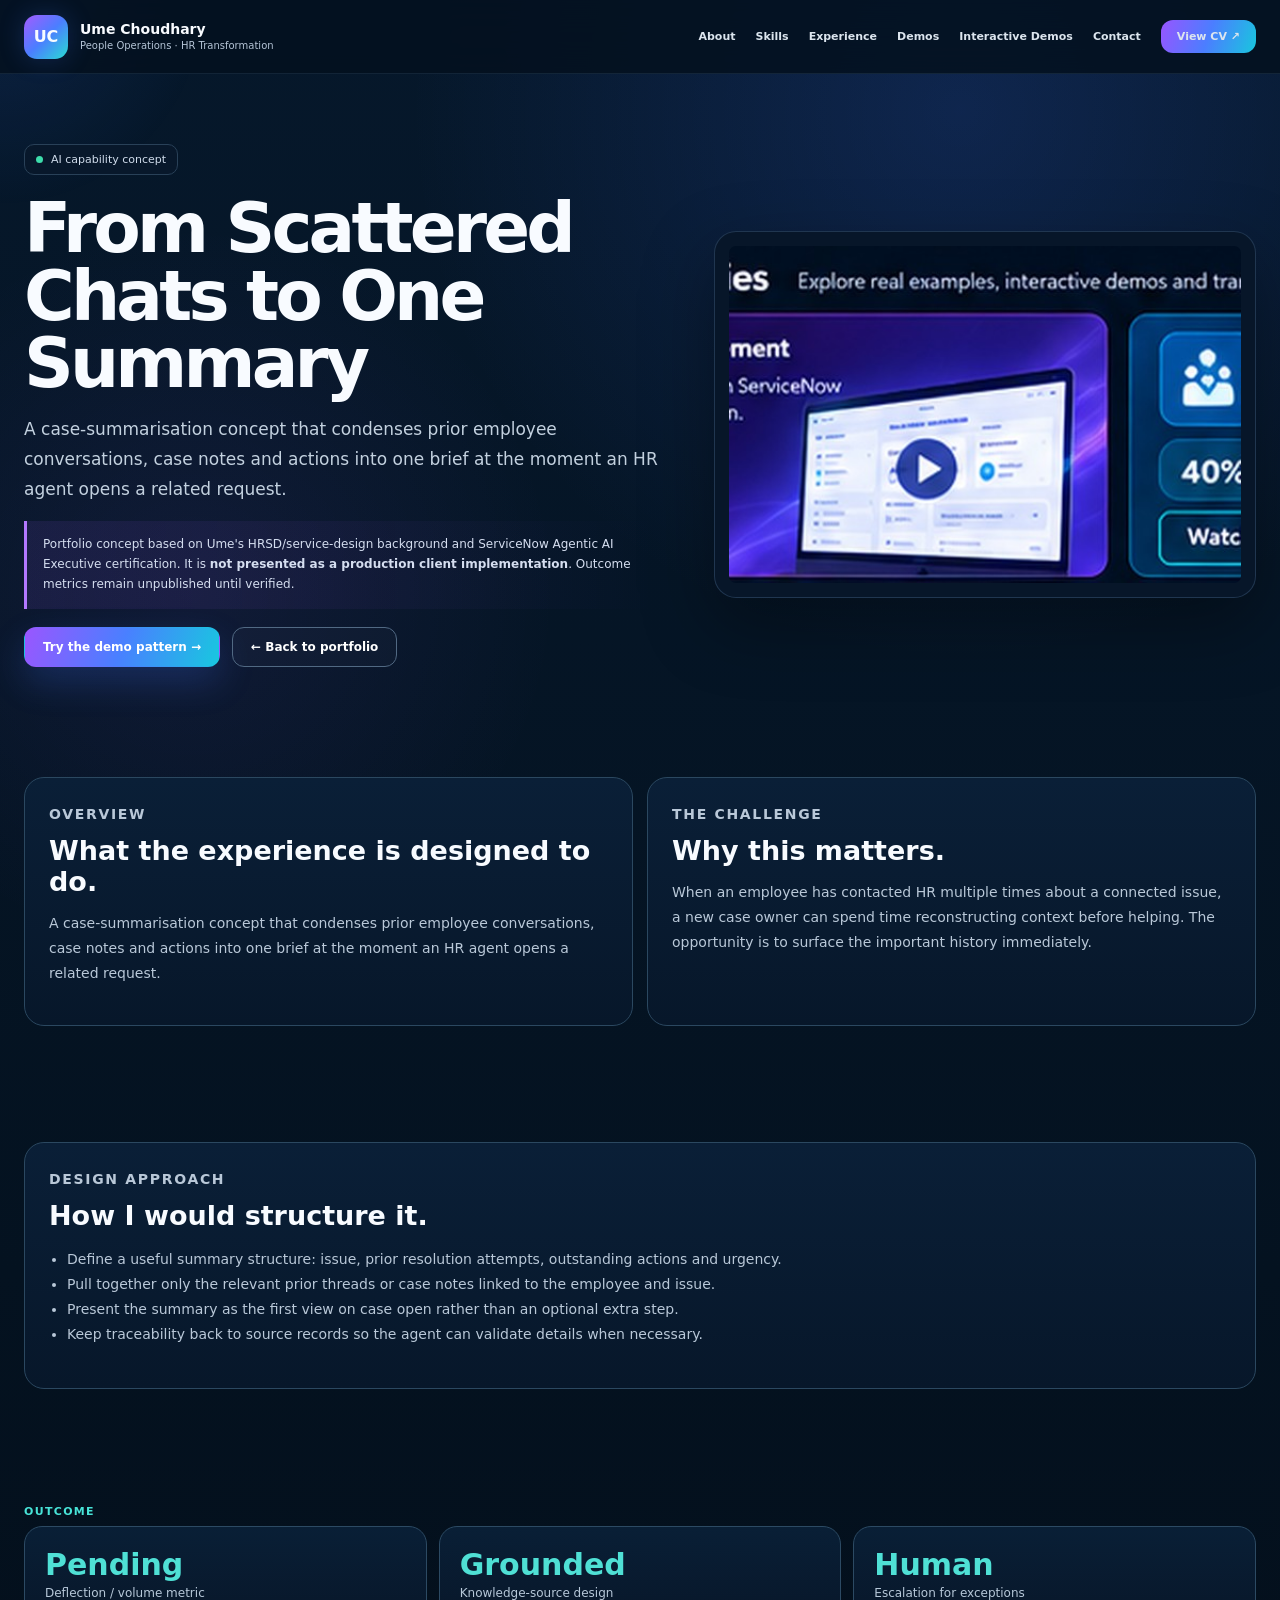
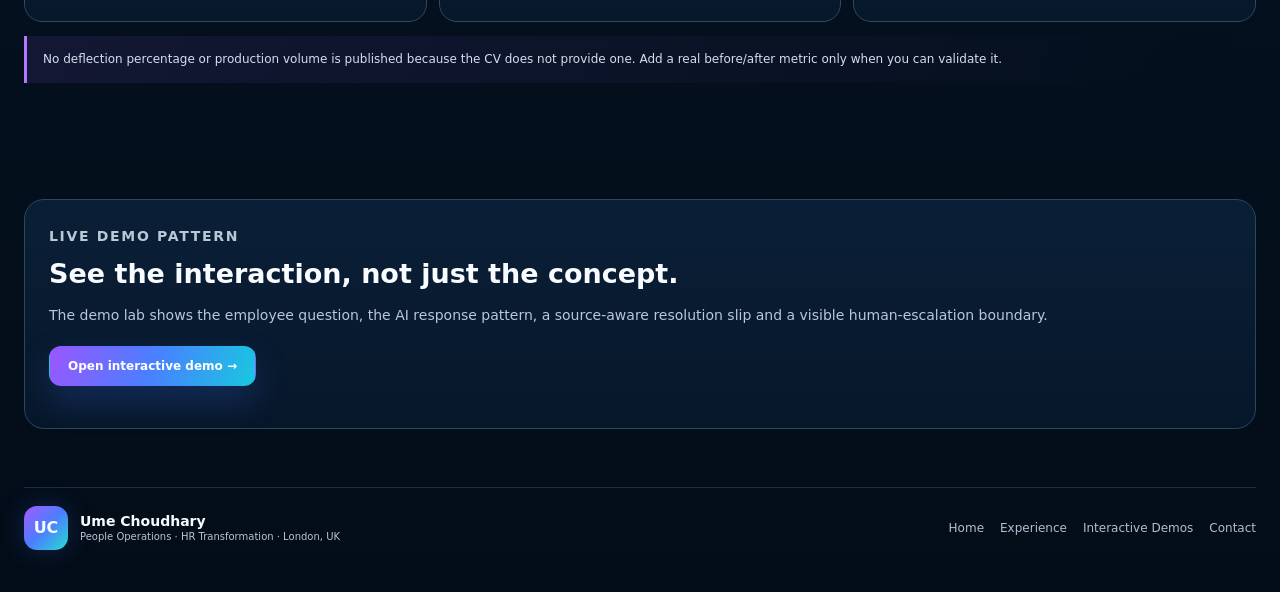
==== ai-case-summarisation.html @ 3373265a "Add files via upload" ====
<!doctype html><html lang="en"><head><meta charset="utf-8"><meta name="viewport" content="width=device-width,initial-scale=1"><title>From Scattered Chats to One Summary | Ume Choudhary</title><link rel="icon" href="assets/favicon.svg" type="image/svg+xml"><link rel="stylesheet" href="styles.css"></head><body><div class="mouse-glow" id="mouseGlow"></div><header><a class="brand" href="index.html"><span class="brandmark">UC</span><span><b>Ume Choudhary</b><small>People Operations · HR Transformation</small></span></a><button class="menubtn" id="menuBtn">Menu</button><nav id="nav"><a href="index.html#about">About</a><a href="index.html#skills">Skills</a><a href="index.html#experience">Experience</a><a href="index.html#live-demos">Demos</a><a href="interactive-demos.html">Interactive Demos</a><a href="index.html#contact">Contact</a><a href="Ume_Choudhary_Resume.pdf" target="_blank" class="navcv">View CV ↗</a></nav></header><main><section class="page-hero shell reveal"><div><span class="status-chip">AI capability concept</span><h1>From Scattered Chats to One Summary</h1><p>A case-summarisation concept that condenses prior employee conversations, case notes and actions into one brief at the moment an HR agent opens a related request.</p><div class="concept-note">Portfolio concept based on Ume's HRSD/service-design background and ServiceNow Agentic AI Executive certification. It is <b>not presented as a production client implementation</b>. Outcome metrics remain unpublished until verified.</div><div class="actions"><a class="btn primary" href="interactive-demos.html#summarisation">Try the demo pattern →</a><a class="btn" href="index.html#live-demos">← Back to portfolio</a></div></div><img src="assets/employee-case-management-visual.jpg" alt="From Scattered Chats to One Summary visual"></section><section class="section shell"><div class="detail-grid"><article class="detail-card reveal"><p class="kicker">OVERVIEW</p><h2>What the experience is designed to do.</h2><p>A case-summarisation concept that condenses prior employee conversations, case notes and actions into one brief at the moment an HR agent opens a related request.</p></article><article class="detail-card reveal"><p class="kicker">THE CHALLENGE</p><h2>Why this matters.</h2><p>When an employee has contacted HR multiple times about a connected issue, a new case owner can spend time reconstructing context before helping. The opportunity is to surface the important history immediately.</p></article></div></section><section class="section shell"><article class="detail-card reveal"><p class="kicker">DESIGN APPROACH</p><h2>How I would structure it.</h2><ul><li>Define a useful summary structure: issue, prior resolution attempts, outstanding actions and urgency.</li><li>Pull together only the relevant prior threads or case notes linked to the employee and issue.</li><li>Present the summary as the first view on case open rather than an optional extra step.</li><li>Keep traceability back to source records so the agent can validate details when necessary.</li></ul></article></section><section class="section shell"><p class="kicker">OUTCOME</p><div class="outcome-band reveal"><div><b>Pending</b><span>Deflection / volume metric</span></div><div><b>Grounded</b><span>Knowledge-source design</span></div><div><b>Human</b><span>Escalation for exceptions</span></div></div><div class="concept-note" style="margin-top:14px">No deflection percentage or production volume is published because the CV does not provide one. Add a real before/after metric only when you can validate it. </div></section><section class="section shell"><div class="detail-card reveal"><p class="kicker">LIVE DEMO PATTERN</p><h2>See the interaction, not just the concept.</h2><p>The demo lab shows the employee question, the AI response pattern, a source-aware resolution slip and a visible human-escalation boundary.</p><div class="actions"><a class="btn primary" href="interactive-demos.html#summarisation">Open interactive demo →</a></div></div></section></main><footer class="shell"><div class="brand"><span class="brandmark">UC</span><span><b>Ume Choudhary</b><small>People Operations · HR Transformation · London, UK</small></span></div><div><a href="index.html">Home</a><a href="index.html#experience">Experience</a><a href="interactive-demos.html">Interactive Demos</a><a href="index.html#contact">Contact</a></div></footer><script src="script.js"></script></body></html>
---- styles.css ----
:root{--bg:#04111f;--bg2:#07182b;--panel:#091d34;--panel2:#0b2340;--line:rgba(100,142,186,.27);--text:#f8fbff;--muted:#b4c4d6;--muted2:#8fa6bd;--purple:#a25dff;--blue:#4a7fff;--cyan:#28ddd3;--green:#39d8a8;--shadow:0 26px 70px rgba(0,0,0,.35)}
*{box-sizing:border-box}html{scroll-behavior:smooth}body{margin:0;color:var(--text);font-family:Inter,ui-sans-serif,system-ui,-apple-system,"Segoe UI",Arial,sans-serif;background:radial-gradient(circle at 75% 5%,rgba(59,108,255,.17),transparent 24%),radial-gradient(circle at 15% 27%,rgba(154,91,255,.08),transparent 19%),linear-gradient(180deg,#06182b 0%,#041220 58%,#030d18 100%);overflow-x:hidden}a{color:inherit;text-decoration:none}button{font:inherit}.shell{width:min(1420px,calc(100% - 48px));margin:auto;position:relative;z-index:1}body:before{content:"";position:fixed;inset:0;pointer-events:none;background-image:radial-gradient(rgba(255,255,255,.16) .65px,transparent .8px);background-size:4px 4px;opacity:.04}.mouse-glow{position:fixed;width:430px;height:430px;border-radius:50%;background:radial-gradient(circle,rgba(60,113,255,.12),transparent 68%);transform:translate(-50%,-50%);pointer-events:none;z-index:0}
header{position:sticky;top:0;z-index:40;height:74px;display:flex;align-items:center;justify-content:space-between;padding:0 max(24px,calc((100vw - 1420px)/2));background:rgba(4,17,31,.86);backdrop-filter:blur(18px);border-bottom:1px solid rgba(88,127,162,.18)}.brand{display:flex;align-items:center;gap:12px}.brandmark{display:grid;place-items:center;width:44px;height:44px;border-radius:13px;background:linear-gradient(135deg,#a45bff,#4b7eff,#29ddd3);font-weight:900;box-shadow:0 0 26px rgba(70,116,255,.22)}.brand b{display:block;font-size:14px;line-height:1.1}.brand small{display:block;font-size:10px;color:#b5c5d7;margin-top:2px}nav{display:flex;align-items:center;gap:20px;font-size:11px;font-weight:800;color:#dce5ee}nav a:hover{color:#fff}.navcv{padding:10px 16px;border-radius:12px;background:linear-gradient(110deg,#9855ff,#4b7eff,#18c7de)}.menubtn{display:none;border:1px solid var(--line);background:#09182a;color:#fff;border-radius:10px;padding:9px 11px}
.section{padding:58px 0}.kicker{margin:0 0 8px;font-size:11px;letter-spacing:.12em;font-weight:900;color:#48e3d7}.hero{display:grid;grid-template-columns:1.02fr .98fr;gap:34px;align-items:center;padding:36px 0 16px;min-height:650px}.eyebrow{display:inline-flex;align-items:center;gap:8px;padding:8px 12px;border:1px solid rgba(72,124,165,.5);background:rgba(8,25,43,.82);border-radius:999px;font-size:10px;font-weight:900;letter-spacing:.04em}.eyebrow:before{content:"";width:8px;height:8px;border-radius:50%;background:#35d8a6;box-shadow:0 0 0 5px rgba(53,216,166,.12)}.hero h1,.page-hero h1{font-size:clamp(48px,5.4vw,82px);line-height:.98;letter-spacing:-.055em;margin:20px 0 16px}.hero h1 span,.gradient{background:linear-gradient(90deg,#aa6bff,#5075ff,#42e5d6);-webkit-background-clip:text;background-clip:text;color:transparent}.lead{font-size:16px;line-height:1.75;color:#c5d3df;max-width:760px}.pills{display:flex;flex-wrap:wrap;gap:8px;margin:16px 0 22px}.pills span,.status-chip{padding:8px 11px;border:1px solid #294158;background:#08182b;border-radius:10px;font-size:11px;color:#d0dceb}.actions{display:flex;gap:12px;flex-wrap:wrap;margin:18px 0}.btn{display:inline-flex;align-items:center;justify-content:center;padding:12px 18px;border:1px solid #516983;border-radius:12px;background:rgba(255,255,255,.02);font-size:12px;font-weight:900;color:#fff;cursor:pointer;transition:.2s}.btn:hover{transform:translateY(-2px);border-color:#58d9cf;background:rgba(255,255,255,.055)}.btn.primary{border-color:transparent;background:linear-gradient(110deg,#9a56ff,#4980ff,#18c8df);box-shadow:0 15px 35px rgba(64,120,255,.22)}.quote{margin-top:10px;padding:13px 15px;border-left:3px solid var(--cyan);background:linear-gradient(90deg,rgba(29,217,205,.09),transparent);font-size:13px;font-weight:850}.hero-card{padding:16px;border-radius:26px;border:1px solid rgba(80,121,159,.3);background:linear-gradient(180deg,rgba(12,31,55,.88),rgba(8,22,39,.94));box-shadow:0 34px 90px rgba(0,0,0,.38),0 0 70px rgba(58,105,246,.12)}.hero-card .frame{border-radius:20px;overflow:hidden;border:1px solid rgba(92,131,172,.24);background:radial-gradient(circle at 50% 18%,rgba(77,125,255,.18),transparent 30%),linear-gradient(180deg,#071325,#071b31);padding:14px;display:grid;place-items:center;min-height:410px}.hero-card img{width:100%;height:auto;max-height:510px;object-fit:contain;border-radius:16px}.hero-note{display:flex;gap:8px;flex-wrap:wrap;margin-top:10px}.hero-note span{padding:7px 9px;border-radius:999px;border:1px solid var(--line);font-size:10px;color:#bdd0e1}.stats{display:grid;grid-template-columns:repeat(5,1fr);border:1px solid rgba(74,117,155,.5);background:linear-gradient(180deg,rgba(8,29,50,.95),rgba(6,21,37,.94));border-radius:18px;overflow:hidden;box-shadow:var(--shadow);margin-top:12px}.stats article{padding:20px 18px;border-right:1px solid rgba(79,116,150,.32);display:grid;grid-template-columns:48px 1fr;column-gap:12px;align-items:center}.stats article:last-child{border-right:0}.mi{width:48px;height:48px;border-radius:14px;display:grid;place-items:center;background:rgba(67,113,255,.12);color:#5b93ff;font-size:20px}.mi.cyan{background:rgba(34,220,210,.1);color:#33e0d4}.mi.purple{background:rgba(171,90,255,.1);color:#b46cff}.stats strong{display:block;font-size:32px;line-height:1;margin-bottom:3px}.stats span{font-size:11px;color:#b5c7d9}.section-head{display:flex;justify-content:space-between;gap:20px;align-items:end;margin-bottom:20px}.section-head h2,.contact h2{font-size:40px;line-height:1.04;letter-spacing:-.04em;margin:0}.sub{margin:6px 0 0;color:#9cb0c7;font-size:14px;line-height:1.6}.inline-link{font-size:12px;font-weight:800;color:#b17dff}
.demo-grid{display:grid;grid-template-columns:repeat(3,1fr);gap:14px}.demo-card{position:relative;min-height:330px;padding:22px;border-radius:20px;border:1px solid rgba(96,138,175,.36);overflow:hidden;background:linear-gradient(160deg,#0a223f,#07162a);box-shadow:var(--shadow);transition:.2s}.demo-card:hover{transform:translateY(-4px);border-color:#5088bd}.demo-card:after{content:"";position:absolute;width:210px;height:210px;border-radius:50%;right:-70px;bottom:-70px;filter:blur(45px);opacity:.16}.demo-card.purple:after{background:#9a56ff}.demo-card.cyan:after{background:#28ddd3}.demo-card.blue:after{background:#4a7fff}.badge{display:inline-block;font-size:9px;font-weight:900;padding:6px 8px;border-radius:999px;background:rgba(255,255,255,.09);margin-bottom:10px}.demo-card h3{font-size:23px;line-height:1.1;margin:0 0 8px}.demo-card p{font-size:13px;line-height:1.7;color:#c4d1df}.demo-stat{margin:16px 0}.demo-stat strong{display:block;font-size:36px;line-height:1}.demo-stat span{font-size:12px;color:#b8c7d8}.demo-card img{position:absolute;right:10px;bottom:8px;width:42%;height:44%;object-fit:contain;opacity:.9;border-radius:12px}.demo-card .btn{position:relative;z-index:2}
.filters{display:flex;gap:8px;flex-wrap:wrap}.filters button{border:1px solid #29465e;background:#08192d;color:#b8cadb;border-radius:999px;padding:8px 13px;font-size:11px;font-weight:800;cursor:pointer}.filters button.active{color:#fff;border-color:#76efe1;background:rgba(33,228,212,.08)}.skills{display:grid;grid-template-columns:repeat(4,1fr);gap:12px;margin-top:18px}.skill{display:flex;gap:13px;padding:16px;border:1px solid #29465e;border-radius:16px;background:linear-gradient(180deg,#0a2038,#07172a);transition:.2s}.skill:hover{transform:translateY(-3px);border-color:#4a7fb3}.skill.hidden{display:none}.icon{min-width:48px;height:48px;border-radius:13px;display:grid;place-items:center;font-size:20px;background:linear-gradient(135deg,#6a44c2,#ac41e3)}.icon.cyan{background:linear-gradient(135deg,#075a6d,#0bc1b6)}.icon.blue{background:linear-gradient(135deg,#17458f,#2f71ff)}.skill h3{margin:0 0 6px;font-size:15px}.skill p{margin:0;color:#aebed0;font-size:12px;line-height:1.6}.case-tabs{display:flex;gap:8px;flex-wrap:wrap;margin-bottom:14px}.case-tabs button{border:1px solid #29465e;background:#08192d;color:#b8cadb;border-radius:10px;padding:9px 13px;font-size:11px;font-weight:800;cursor:pointer}.case-tabs button.active{border-color:#72e9df;color:#fff;background:rgba(40,221,211,.08)}.case-display{display:grid;grid-template-columns:1.03fr .97fr;gap:16px;padding:24px;border:1px solid #2b4860;border-radius:22px;background:linear-gradient(180deg,#081a2f,#071423)}.case-copy .meta{font-size:12px;font-weight:900;color:#aeb8c4;letter-spacing:.08em;text-transform:uppercase}.case-copy h3{font-size:40px;line-height:1.06;letter-spacing:-.04em;margin:10px 0 12px}.case-copy p{font-size:14px;line-height:1.8;color:#c1cddd}.case-copy ul{margin-left:18px;padding:0;color:#b5c7d9;font-size:13px;line-height:1.75}.case-impact{display:grid;grid-template-columns:repeat(2,1fr);gap:12px}.impact-box{padding:18px;border:1px solid #2e4f68;border-radius:18px;background:linear-gradient(180deg,#091f36,#08172b);min-height:150px}.impact-box .tag{font-size:22px}.impact-box b{display:block;font-size:34px;margin:6px 0;color:#54e2d7}.impact-box span{display:block;font-size:12px;font-weight:800}.impact-box p{font-size:11px;line-height:1.6;color:#a3b6c9}.experience{display:grid;grid-template-columns:.8fr 1.2fr;gap:28px}.experience details{border-top:1px solid rgba(80,120,156,.4);padding:18px 0}.experience details:first-child{border-top:0}.experience summary{list-style:none;cursor:pointer;display:grid;grid-template-columns:1fr auto;gap:16px}.experience summary::-webkit-details-marker{display:none}.experience h3{font-size:25px;margin:0 0 4px}.experience .role{font-size:15px;font-weight:900}.experience time{font-size:11px;color:#54ddd3;font-weight:900}.experience p,.experience li{color:#b7c6d7;font-size:13px;line-height:1.72}.evolve{display:inline-flex;padding:9px 12px;border:1px solid var(--line);border-radius:999px;background:rgba(255,255,255,.03);font-size:11px;font-weight:900}.tools{display:grid;grid-template-columns:repeat(5,1fr);gap:10px}.tool{padding:15px;border:1px solid #2b4860;border-radius:16px;background:linear-gradient(180deg,#091e34,#07172a)}.tool .tool-badge{width:44px;height:44px;border-radius:12px;display:grid;place-items:center;background:linear-gradient(135deg,#085a6f,#0cbab2);font-weight:900;font-size:18px;margin-bottom:10px}.tool:nth-child(2n) .tool-badge{background:linear-gradient(135deg,#6741c0,#2b6cff)}.tool h3{font-size:14px;margin:0 0 5px}.tool p{font-size:12px;line-height:1.55;color:#aec0d2}.contact{display:grid;grid-template-columns:1fr .92fr;gap:22px;padding:24px;border:1px solid #2b4860;border-radius:24px;background:linear-gradient(120deg,#08182d,#081d36);margin-bottom:44px;align-items:center}.contact p{font-size:16px;line-height:1.8;color:#becdde}.contact-meta{display:grid;gap:9px;margin:16px 0}.contact-meta a,.contact-meta span{display:flex;align-items:center;gap:10px;padding:10px 12px;border:1px solid rgba(103,145,180,.22);border-radius:12px;background:rgba(255,255,255,.03);font-size:13px}.contact img{width:100%;height:auto;max-height:340px;object-fit:contain;border-radius:16px;background:#08192b;padding:10px;border:1px solid var(--line)}footer{display:flex;justify-content:space-between;gap:20px;align-items:center;padding:18px 0 42px;border-top:1px solid rgba(77,118,154,.32)}footer div:last-child{display:flex;gap:16px;flex-wrap:wrap;font-size:12px;color:#aebfd1}.reveal{opacity:0;transform:translateY(14px);transition:.6s ease}.reveal.show{opacity:1;transform:none}
/* Detail pages */
.page-hero{padding:70px 0 34px;display:grid;grid-template-columns:1fr .82fr;gap:28px;align-items:center}.page-hero .status-chip{display:inline-flex;align-items:center;gap:8px}.page-hero .status-chip:before{content:"";width:7px;height:7px;border-radius:50%;background:#3ddcab}.page-hero p{font-size:17px;line-height:1.75;color:#c3d1df}.page-hero img{width:100%;max-height:450px;object-fit:contain;border-radius:22px;border:1px solid var(--line);background:#071629;padding:14px;box-shadow:var(--shadow)}.detail-grid{display:grid;grid-template-columns:repeat(2,1fr);gap:14px}.detail-card{padding:24px;border:1px solid #2b4860;border-radius:20px;background:linear-gradient(180deg,#0a1f37,#07172a)}.detail-card h2{font-size:27px;margin:0 0 10px}.detail-card p,.detail-card li{font-size:14px;line-height:1.8;color:#b9c8d8}.detail-card ul{padding-left:18px}.outcome-band{display:grid;grid-template-columns:repeat(3,1fr);gap:12px}.outcome-band>div{padding:20px;border:1px solid #2c4a63;border-radius:18px;background:linear-gradient(180deg,#091f36,#08172a)}.outcome-band b{display:block;font-size:30px;color:#4fe0d5}.outcome-band span{font-size:12px;color:#b7c8d9}.concept-note{padding:14px 16px;border-left:3px solid #b378ff;background:linear-gradient(90deg,rgba(163,93,255,.1),transparent);border-radius:0 12px 12px 0;color:#d5def0;font-size:12px;line-height:1.65}.demo-panel{padding:24px;border:1px solid #2b4860;border-radius:20px;background:linear-gradient(180deg,#091f36,#061525)}.tabs{display:flex;gap:8px;flex-wrap:wrap;margin-bottom:15px}.tabs button{padding:9px 12px;border-radius:10px;border:1px solid #2b4860;background:#07172a;color:#b9cadb;font-size:11px;font-weight:800;cursor:pointer}.tabs button.active{border-color:#55ddd2;color:#fff;background:rgba(39,218,207,.08)}.tab-panel{display:none}.tab-panel.active{display:block}.chat{display:grid;gap:10px}.bubble{max-width:78%;padding:12px 14px;border-radius:14px;font-size:13px;line-height:1.65}.bubble.user{margin-left:auto;background:linear-gradient(110deg,#6143b4,#2a5cb6)}.bubble.ai{background:#07303a;border:1px solid rgba(43,218,203,.22)}.slip{margin-top:12px;padding:16px;border:1px solid #2b4d64;border-radius:14px;background:#061423}.slip .resolved{display:inline-block;padding:5px 8px;border-radius:999px;background:rgba(54,213,166,.12);color:#55e1b4;font-size:9px;font-weight:900}.thread-grid{display:grid;grid-template-columns:repeat(3,1fr);gap:10px;margin-bottom:12px}.thread{padding:12px;border:1px solid #29465e;border-radius:12px;background:#08192c;font-size:11px;color:#b7c8d9}.summary-card{padding:16px;border:1px solid #46a3a9;border-radius:14px;background:linear-gradient(180deg,#082c37,#07192b)}.checklist{display:grid;gap:8px}.check{display:flex;align-items:center;justify-content:space-between;gap:10px;padding:11px 12px;border:1px solid #29465e;border-radius:12px;background:#08192c;font-size:12px}.check span:last-child{color:#4fe0b1;font-weight:900}.map-pills{display:flex;gap:8px;flex-wrap:wrap;margin-top:12px}.map-pills button{padding:8px 10px;border:1px solid #29465e;border-radius:999px;background:#08192c;color:#b6c6d8;font-size:10px;cursor:pointer}.map-pills button.active{color:#fff;border-color:#5be1d4}.map-info{margin-top:10px;padding:13px;border:1px solid #29465e;border-radius:12px;background:#071629;color:#b8c7d8;font-size:12px;line-height:1.65}
@media(max-width:1180px){.demo-grid{grid-template-columns:repeat(2,1fr)}.skills{grid-template-columns:repeat(3,1fr)}.tools{grid-template-columns:repeat(3,1fr)}.services{grid-template-columns:repeat(3,1fr)}.hero,.page-hero,.experience,.case-display,.contact{grid-template-columns:1fr}.stats{grid-template-columns:repeat(3,1fr)}.stats article{border-bottom:1px solid rgba(79,116,150,.32)}}
@media(max-width:820px){.menubtn{display:block}nav{display:none;position:absolute;left:14px;right:14px;top:74px;flex-direction:column;align-items:stretch;padding:14px;border:1px solid #29465e;border-radius:14px;background:#061727}nav.open{display:flex}.shell{width:min(100% - 28px,1420px)}.stats{grid-template-columns:1fr 1fr}.skills{grid-template-columns:1fr 1fr}.tools,.services,.detail-grid{grid-template-columns:1fr 1fr}.demo-grid{grid-template-columns:1fr}.case-impact,.outcome-band{grid-template-columns:1fr 1fr}.hero h1,.page-hero h1{font-size:52px}.section-head{display:block}.filters{margin-top:12px}.thread-grid{grid-template-columns:1fr}}
@media(max-width:560px){.hero h1,.page-hero h1{font-size:42px}.stats,.skills,.tools,.services,.case-impact,.outcome-band,.detail-grid{grid-template-columns:1fr}.actions{flex-direction:column}.btn{width:100%}.demo-card img{position:static;width:100%;height:130px;object-fit:contain;margin-top:12px}.demo-card{min-height:auto}.section-head h2,.contact h2{font-size:32px}footer{display:block}footer div:last-child{margin-top:14px}.experience summary{grid-template-columns:1fr}.experience time{margin-top:6px}.page-hero{padding-top:45px}}
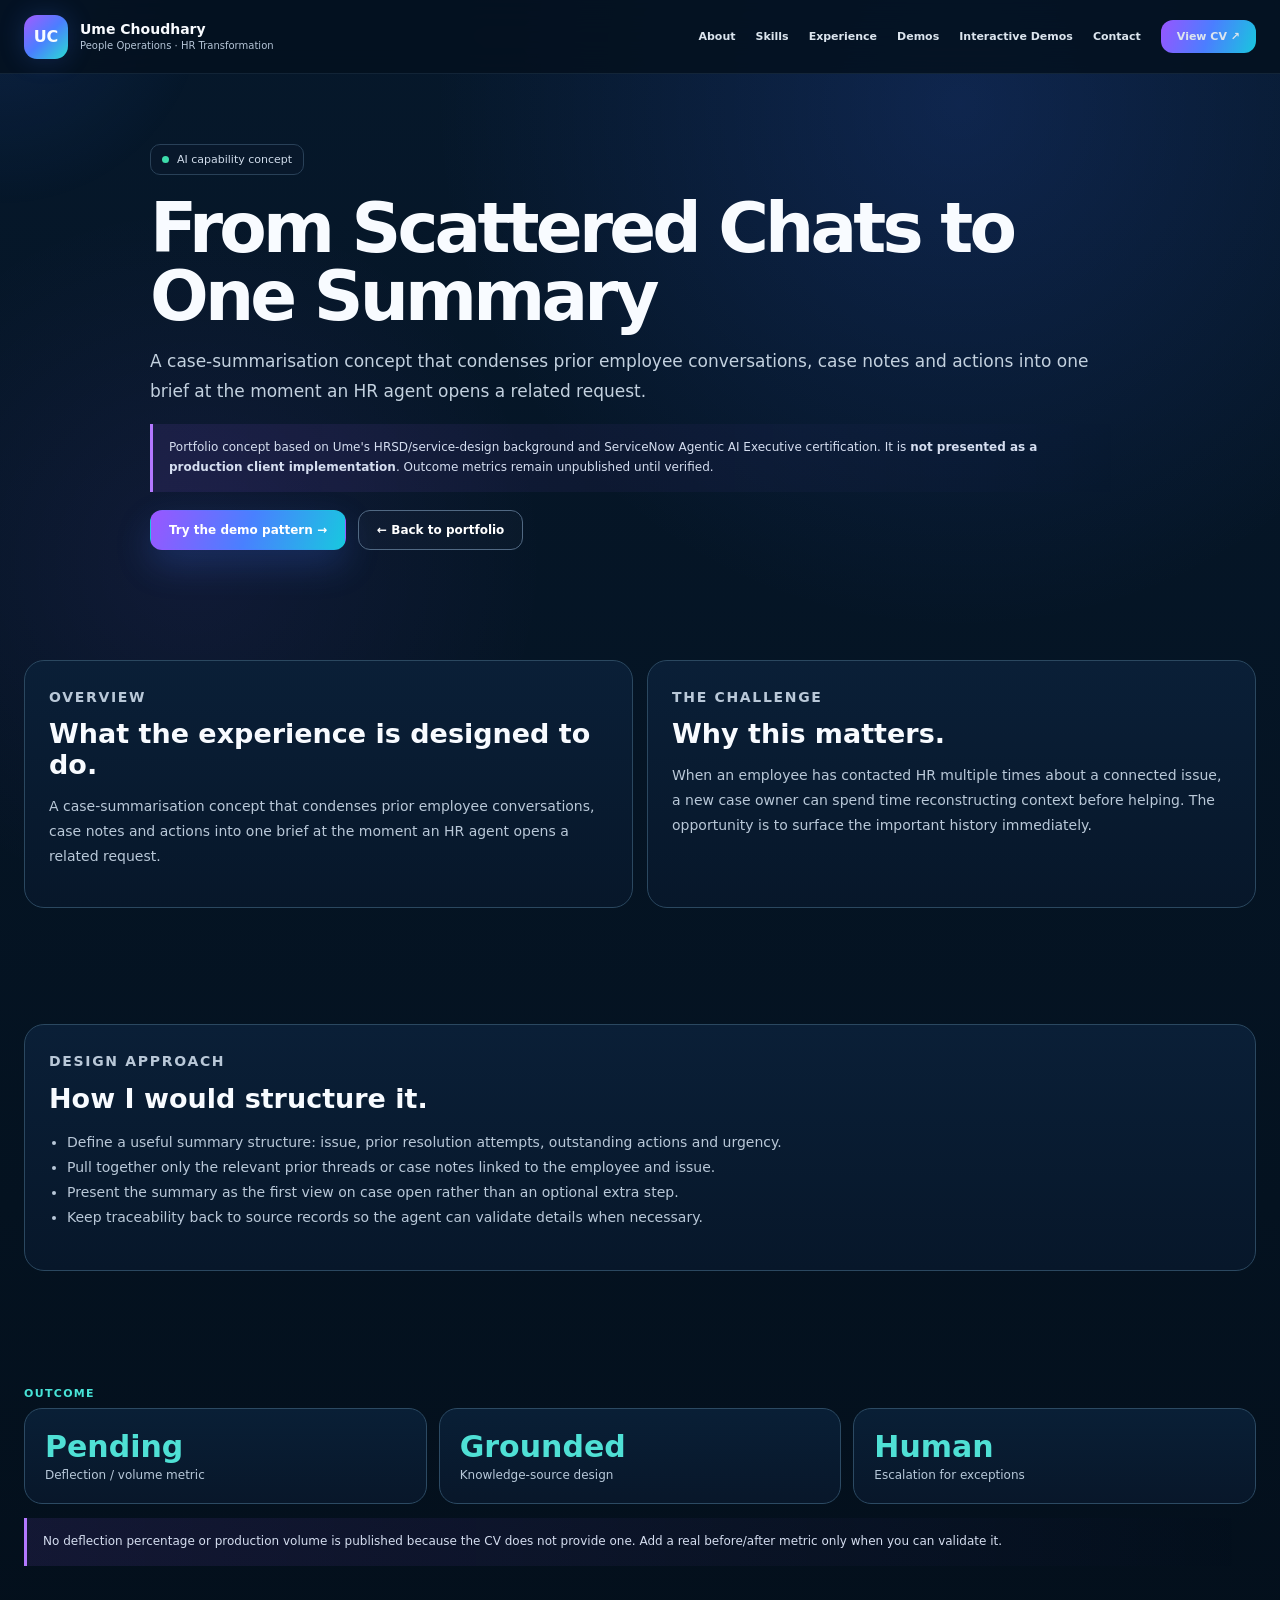
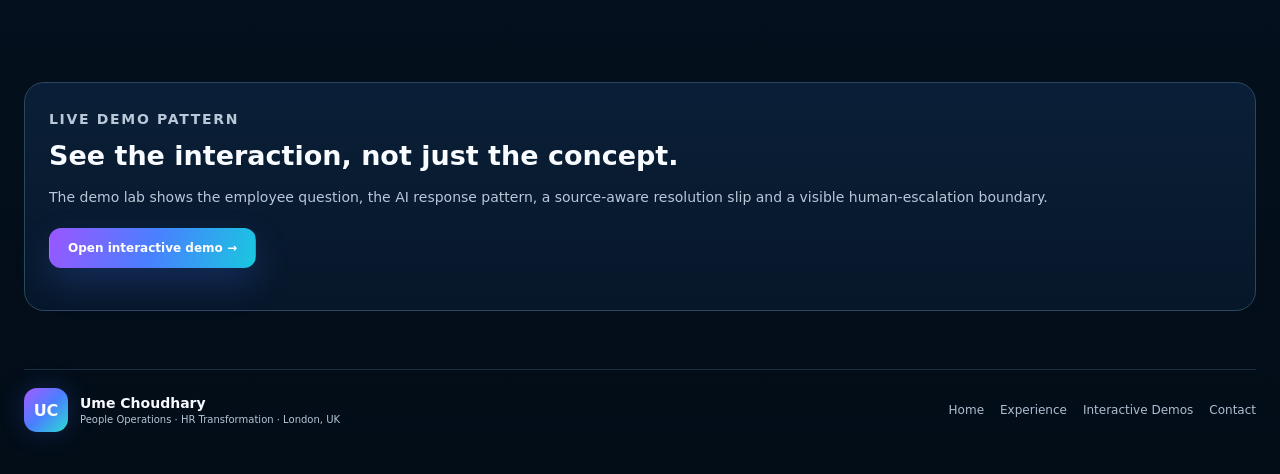
==== commit 8f33640d: "Add files via upload" ====
--- a/ai-case-summarisation.html
+++ b/ai-case-summarisation.html
@@ -1 +1,2 @@
-<!doctype html><html lang="en"><head><meta charset="utf-8"><meta name="viewport" content="width=device-width,initial-scale=1"><title>From Scattered Chats to One Summary | Ume Choudhary</title><link rel="icon" href="assets/favicon.svg" type="image/svg+xml"><link rel="stylesheet" href="styles.css"></head><body><div class="mouse-glow" id="mouseGlow"></div><header><a class="brand" href="index.html"><span class="brandmark">UC</span><span><b>Ume Choudhary</b><small>People Operations · HR Transformation</small></span></a><button class="menubtn" id="menuBtn">Menu</button><nav id="nav"><a href="index.html#about">About</a><a href="index.html#skills">Skills</a><a href="index.html#experience">Experience</a><a href="index.html#live-demos">Demos</a><a href="interactive-demos.html">Interactive Demos</a><a href="index.html#contact">Contact</a><a href="Ume_Choudhary_Resume.pdf" target="_blank" class="navcv">View CV ↗</a></nav></header><main><section class="page-hero shell reveal"><div><span class="status-chip">AI capability concept</span><h1>From Scattered Chats to One Summary</h1><p>A case-summarisation concept that condenses prior employee conversations, case notes and actions into one brief at the moment an HR agent opens a related request.</p><div class="concept-note">Portfolio concept based on Ume's HRSD/service-design background and ServiceNow Agentic AI Executive certification. It is <b>not presented as a production client implementation</b>. Outcome metrics remain unpublished until verified.</div><div class="actions"><a class="btn primary" href="interactive-demos.html#summarisation">Try the demo pattern →</a><a class="btn" href="index.html#live-demos">← Back to portfolio</a></div></div><img src="assets/employee-case-management-visual.jpg" alt="From Scattered Chats to One Summary visual"></section><section class="section shell"><div class="detail-grid"><article class="detail-card reveal"><p class="kicker">OVERVIEW</p><h2>What the experience is designed to do.</h2><p>A case-summarisation concept that condenses prior employee conversations, case notes and actions into one brief at the moment an HR agent opens a related request.</p></article><article class="detail-card reveal"><p class="kicker">THE CHALLENGE</p><h2>Why this matters.</h2><p>When an employee has contacted HR multiple times about a connected issue, a new case owner can spend time reconstructing context before helping. The opportunity is to surface the important history immediately.</p></article></div></section><section class="section shell"><article class="detail-card reveal"><p class="kicker">DESIGN APPROACH</p><h2>How I would structure it.</h2><ul><li>Define a useful summary structure: issue, prior resolution attempts, outstanding actions and urgency.</li><li>Pull together only the relevant prior threads or case notes linked to the employee and issue.</li><li>Present the summary as the first view on case open rather than an optional extra step.</li><li>Keep traceability back to source records so the agent can validate details when necessary.</li></ul></article></section><section class="section shell"><p class="kicker">OUTCOME</p><div class="outcome-band reveal"><div><b>Pending</b><span>Deflection / volume metric</span></div><div><b>Grounded</b><span>Knowledge-source design</span></div><div><b>Human</b><span>Escalation for exceptions</span></div></div><div class="concept-note" style="margin-top:14px">No deflection percentage or production volume is published because the CV does not provide one. Add a real before/after metric only when you can validate it. </div></section><section class="section shell"><div class="detail-card reveal"><p class="kicker">LIVE DEMO PATTERN</p><h2>See the interaction, not just the concept.</h2><p>The demo lab shows the employee question, the AI response pattern, a source-aware resolution slip and a visible human-escalation boundary.</p><div class="actions"><a class="btn primary" href="interactive-demos.html#summarisation">Open interactive demo →</a></div></div></section></main><footer class="shell"><div class="brand"><span class="brandmark">UC</span><span><b>Ume Choudhary</b><small>People Operations · HR Transformation · London, UK</small></span></div><div><a href="index.html">Home</a><a href="index.html#experience">Experience</a><a href="interactive-demos.html">Interactive Demos</a><a href="index.html#contact">Contact</a></div></footer><script src="script.js"></script></body></html>+<!DOCTYPE html>
+<html lang="en"><head><meta charset="utf-8"/><meta content="width=device-width,initial-scale=1" name="viewport"/><title>From Scattered Chats to One Summary | Ume Choudhary</title><link href="assets/favicon.svg" rel="icon" type="image/svg+xml"/><link href="styles.css" rel="stylesheet"/></head><body><div class="mouse-glow" id="mouseGlow"></div><header><a class="brand" href="index.html"><span class="brandmark">UC</span><span><b>Ume Choudhary</b><small>People Operations · HR Transformation</small></span></a><button class="menubtn" id="menuBtn">Menu</button><nav id="nav"><a href="index.html#about">About</a><a href="index.html#skills">Skills</a><a href="index.html#experience">Experience</a><a href="index.html#live-demos">Demos</a><a href="interactive-demos.html">Interactive Demos</a><a href="index.html#contact">Contact</a><a class="navcv" href="Ume_Choudhary_Resume.pdf" target="_blank">View CV ↗</a></nav></header><main><section class="page-hero shell reveal"><div><span class="status-chip">AI capability concept</span><h1>From Scattered Chats to One Summary</h1><p>A case-summarisation concept that condenses prior employee conversations, case notes and actions into one brief at the moment an HR agent opens a related request.</p><div class="concept-note">Portfolio concept based on Ume's HRSD/service-design background and ServiceNow Agentic AI Executive certification. It is <b>not presented as a production client implementation</b>. Outcome metrics remain unpublished until verified.</div><div class="actions"><a class="btn primary" href="interactive-demos.html#summarisation">Try the demo pattern →</a><a class="btn" href="index.html#live-demos">← Back to portfolio</a></div></div></section><section class="section shell"><div class="detail-grid"><article class="detail-card reveal"><p class="kicker">OVERVIEW</p><h2>What the experience is designed to do.</h2><p>A case-summarisation concept that condenses prior employee conversations, case notes and actions into one brief at the moment an HR agent opens a related request.</p></article><article class="detail-card reveal"><p class="kicker">THE CHALLENGE</p><h2>Why this matters.</h2><p>When an employee has contacted HR multiple times about a connected issue, a new case owner can spend time reconstructing context before helping. The opportunity is to surface the important history immediately.</p></article></div></section><section class="section shell"><article class="detail-card reveal"><p class="kicker">DESIGN APPROACH</p><h2>How I would structure it.</h2><ul><li>Define a useful summary structure: issue, prior resolution attempts, outstanding actions and urgency.</li><li>Pull together only the relevant prior threads or case notes linked to the employee and issue.</li><li>Present the summary as the first view on case open rather than an optional extra step.</li><li>Keep traceability back to source records so the agent can validate details when necessary.</li></ul></article></section><section class="section shell"><p class="kicker">OUTCOME</p><div class="outcome-band reveal"><div><b>Pending</b><span>Deflection / volume metric</span></div><div><b>Grounded</b><span>Knowledge-source design</span></div><div><b>Human</b><span>Escalation for exceptions</span></div></div><div class="concept-note" style="margin-top:14px">No deflection percentage or production volume is published because the CV does not provide one. Add a real before/after metric only when you can validate it. </div></section><section class="section shell"><div class="detail-card reveal"><p class="kicker">LIVE DEMO PATTERN</p><h2>See the interaction, not just the concept.</h2><p>The demo lab shows the employee question, the AI response pattern, a source-aware resolution slip and a visible human-escalation boundary.</p><div class="actions"><a class="btn primary" href="interactive-demos.html#summarisation">Open interactive demo →</a></div></div></section></main><footer class="shell"><div class="brand"><span class="brandmark">UC</span><span><b>Ume Choudhary</b><small>People Operations · HR Transformation · London, UK</small></span></div><div><a href="index.html">Home</a><a href="index.html#experience">Experience</a><a href="interactive-demos.html">Interactive Demos</a><a href="index.html#contact">Contact</a></div></footer><script src="script.js"></script></body></html>
--- a/styles.css
+++ b/styles.css
@@ -10,3 +10,125 @@
 @media(max-width:1180px){.demo-grid{grid-template-columns:repeat(2,1fr)}.skills{grid-template-columns:repeat(3,1fr)}.tools{grid-template-columns:repeat(3,1fr)}.services{grid-template-columns:repeat(3,1fr)}.hero,.page-hero,.experience,.case-display,.contact{grid-template-columns:1fr}.stats{grid-template-columns:repeat(3,1fr)}.stats article{border-bottom:1px solid rgba(79,116,150,.32)}}
 @media(max-width:820px){.menubtn{display:block}nav{display:none;position:absolute;left:14px;right:14px;top:74px;flex-direction:column;align-items:stretch;padding:14px;border:1px solid #29465e;border-radius:14px;background:#061727}nav.open{display:flex}.shell{width:min(100% - 28px,1420px)}.stats{grid-template-columns:1fr 1fr}.skills{grid-template-columns:1fr 1fr}.tools,.services,.detail-grid{grid-template-columns:1fr 1fr}.demo-grid{grid-template-columns:1fr}.case-impact,.outcome-band{grid-template-columns:1fr 1fr}.hero h1,.page-hero h1{font-size:52px}.section-head{display:block}.filters{margin-top:12px}.thread-grid{grid-template-columns:1fr}}
 @media(max-width:560px){.hero h1,.page-hero h1{font-size:42px}.stats,.skills,.tools,.services,.case-impact,.outcome-band,.detail-grid{grid-template-columns:1fr}.actions{flex-direction:column}.btn{width:100%}.demo-card img{position:static;width:100%;height:130px;object-fit:contain;margin-top:12px}.demo-card{min-height:auto}.section-head h2,.contact h2{font-size:32px}footer{display:block}footer div:last-child{margin-top:14px}.experience summary{grid-template-columns:1fr}.experience time{margin-top:6px}.page-hero{padding-top:45px}}
+
+/* Dashboard and KPI reporting */
+.dashboard-grid{display:grid;grid-template-columns:repeat(3,1fr);gap:12px}.dashboard-card{position:relative;padding:18px;border:1px solid #2b4860;border-radius:18px;background:linear-gradient(180deg,#0a2038,#07172a);min-height:250px;transition:.2s;overflow:hidden}.dashboard-card:hover{transform:translateY(-3px);border-color:#5088bd;box-shadow:var(--shadow)}.dashboard-card.featured{grid-column:span 2;background:linear-gradient(135deg,#0b2944,#101c45)}.dash-icon{width:46px;height:46px;border-radius:13px;display:grid;place-items:center;background:linear-gradient(135deg,#9855ff,#29cfc8);font-size:22px;margin-bottom:12px}.dashboard-card h3{font-size:18px;margin:0 0 8px}.dashboard-card p{font-size:12px;line-height:1.65;color:#b8c8d8}.dashboard-card a{font-size:11px;font-weight:900;color:#61e1d6}.mini-dashboard{display:grid;grid-template-columns:repeat(4,1fr);gap:9px;align-items:end;height:70px;margin:16px 0}.mini-dashboard span{display:block;height:var(--v);border-radius:8px 8px 2px 2px;background:linear-gradient(180deg,#a25dff,#28ddd3)}.metric-pills{display:flex;gap:7px;flex-wrap:wrap;margin-top:14px}.metric-pills span{padding:7px 9px;border:1px solid #2b4860;border-radius:999px;background:#07182b;font-size:9px;color:#c5d3e1}.metric-pills.big span{font-size:11px;padding:9px 11px}.risk-dots{display:flex;gap:10px;margin-top:18px}.risk-dots i{width:26px;height:26px;border-radius:8px;display:block}.risk-dots.big i{width:42px;height:42px;border-radius:12px}.risk-dots .green{background:#24c890}.risk-dots .amber{background:#d6b14c}.risk-dots .red{background:#dc6679}.risk-dots .purple{background:#8f64e9}.dashboard-demo{margin-top:20px;border:1px solid #2b4860;border-radius:16px;background:#061423;padding:16px}.dashboard-demo-tabs{display:flex;gap:7px;flex-wrap:wrap;margin-bottom:14px}.dashboard-demo-tabs button{padding:8px 10px;border:1px solid #2b4860;border-radius:10px;background:#08192c;color:#b6c7d8;font-size:10px;cursor:pointer}.dashboard-demo-tabs button.active{border-color:#55ddd2;color:#fff;background:rgba(40,221,211,.08)}.dashboard-demo-screen{display:grid;grid-template-columns:140px 1fr;gap:20px;align-items:center;padding:18px;border-radius:12px;background:linear-gradient(120deg,#091f36,#0b2038)}.dash-number{font-size:52px;font-weight:900;background:linear-gradient(90deg,#a25dff,#28ddd3);-webkit-background-clip:text;color:transparent}.dashboard-demo-screen p{color:#b3c4d5;font-size:12px;line-height:1.65}.detail-grid h3{margin-top:0}@media(max-width:1180px){.dashboard-grid{grid-template-columns:repeat(2,1fr)}.dashboard-card.featured{grid-column:span 2}}@media(max-width:820px){.dashboard-grid{grid-template-columns:1fr}.dashboard-card.featured{grid-column:span 1}.dashboard-demo-screen{grid-template-columns:1fr}}
+
+/* Power BI credential page */
+body.powerbi-page{background:#dcd8cf;color:#11233a}
+body.powerbi-page:before{opacity:.02;background-image:radial-gradient(rgba(16,35,58,.32) .7px,transparent .8px)}
+body.powerbi-page header{background:rgba(220,216,207,.9);border-bottom:1px solid rgba(17,35,58,.1)}
+body.powerbi-page .brand small,body.powerbi-page nav{color:#40546b}
+body.powerbi-page .menubtn{background:#f4f1eb;color:#11233a;border-color:rgba(17,35,58,.12)}
+body.powerbi-page .navcv{color:#fff}
+.powerbi-main{padding:32px 0 64px}
+.credential-shell{width:min(1360px,calc(100% - 64px));margin:0 auto;background:#f4f1eb;border:1px solid rgba(17,35,58,.08);border-radius:28px;padding:34px 32px 36px;box-shadow:0 30px 60px rgba(22,34,50,.08);position:relative;z-index:1}
+.credential-header{max-width:760px;padding-bottom:24px}
+.credential-eyebrow{margin:0 0 14px;font-size:12px;letter-spacing:.18em;text-transform:uppercase;font-weight:900;color:#1a8e86}
+.credential-header h1{font-size:clamp(44px,6vw,72px);line-height:1;letter-spacing:-.05em;color:#061d41;margin:0 0 14px}
+.credential-intro{margin:0;font-size:18px;line-height:1.6;color:#4e6176}
+.credential-grid{display:grid;grid-template-columns:1fr 1fr;gap:24px;align-items:start}
+.credential-card{background:#fbfaf6;border:1px solid rgba(17,35,58,.12);border-radius:22px;overflow:hidden;display:flex;flex-direction:column;min-height:100%}
+.credential-visual-wrap{padding:22px 22px 0;background:#efebe2;border-bottom:1px solid rgba(17,35,58,.08)}
+.credential-visual{background:#fff;border:1px solid rgba(17,35,58,.12);border-radius:16px;padding:8px;box-shadow:0 8px 18px rgba(24,37,54,.08)}
+.credential-visual img{width:100%;display:block;border-radius:10px}
+.credential-tabs{display:flex;gap:10px;padding:22px 0 26px}
+.credential-tabs button{border:1px solid rgba(17,35,58,.14);background:#f2efe8;color:#42566d;border-radius:10px;padding:9px 16px;font-size:13px;font-weight:800;cursor:pointer}
+.credential-tabs button.active{background:#0c8b85;color:#fff;border-color:#0c8b85}
+.credential-view-label{padding:20px 0 26px;font-size:12px;letter-spacing:.14em;text-transform:uppercase;color:#9b9a92}
+.credential-copy{padding:26px 28px 30px}
+.credential-meta-row{display:flex;justify-content:space-between;gap:16px;align-items:flex-start;margin-bottom:12px}
+.credential-copy h2{margin:0;font-size:24px;line-height:1.2;letter-spacing:-.03em;color:#061d41}
+.credential-copy p{margin:0;font-size:15px;line-height:1.7;color:#475a70}
+.credential-copy code{font-family:ui-monospace,SFMono-Regular,Menlo,monospace;background:#eef1f4;padding:2px 6px;border-radius:7px;color:#274769}
+.credential-badge{padding:7px 12px;border-radius:999px;border:1px solid rgba(12,139,133,.22);background:#f1faf8;color:#5b7085;font-size:12px;font-weight:800;letter-spacing:.12em;text-transform:uppercase;white-space:nowrap}
+.credential-badge.light{border-color:rgba(155,154,146,.28);background:#f7f4ee}
+.credential-tags{display:flex;flex-wrap:wrap;gap:10px;margin-top:24px}
+.credential-tags span{padding:8px 12px;border:1px solid rgba(17,35,58,.14);border-radius:9px;background:#fff;color:#5a6d83;font-size:12px}
+.credential-footer-note{display:flex;justify-content:space-between;gap:18px;align-items:center;margin-top:28px;padding-top:22px;border-top:1px solid rgba(17,35,58,.08)}
+.credential-footer-note p{margin:0;font-size:15px;line-height:1.6;color:#617387;max-width:780px}
+body.powerbi-page .btn{color:#11233a;border-color:rgba(17,35,58,.18);background:#fff}
+body.powerbi-page .btn:hover{background:#fff;border-color:#0c8b85}
+body.powerbi-page .btn.primary{color:#fff;border-color:transparent;background:linear-gradient(90deg,#744bff,#2ca8ff,#18c7d8)}
+body.powerbi-page footer{border-top:1px solid rgba(17,35,58,.1);color:#40546b}
+body.powerbi-page footer div:last-child{color:#40546b}
+@media(max-width:980px){
+  .credential-grid{grid-template-columns:1fr}
+  .credential-footer-note{display:block}
+  .credential-footer-note .actions{margin-top:16px}
+}
+@media(max-width:640px){
+  .credential-shell{width:min(100% - 24px,1360px);padding:24px 18px 26px}
+  .credential-copy{padding:20px}
+  .credential-meta-row{display:block}
+  .credential-badge{display:inline-block;margin-top:10px}
+  .credential-tabs{flex-wrap:wrap;padding-top:16px}
+}
+
+/* v4 image-safety pass: never crop visual assets or embedded wording */
+img{object-fit:contain!important;object-position:center center!important}
+.hero-card .frame{min-height:0!important;height:auto!important;padding:12px!important;overflow:visible!important;aspect-ratio:auto!important}
+.hero-card .frame img{width:100%!important;height:auto!important;max-height:none!important;display:block!important;border-radius:16px!important}
+.demo-card{min-height:0!important;padding:20px!important;overflow:visible!important}
+.demo-card img{position:static!important;display:block!important;width:100%!important;height:auto!important;max-height:none!important;object-fit:contain!important;object-position:center!important;margin:18px 0 0!important;padding:8px!important;border:1px solid rgba(100,142,186,.28)!important;border-radius:14px!important;background:#061525!important;opacity:1!important}
+.contact img{display:block!important;width:100%!important;height:auto!important;max-height:none!important;object-fit:contain!important;object-position:center!important;padding:10px!important;background:#07182a!important}
+.page-hero img{display:block!important;width:100%!important;height:auto!important;max-height:none!important;object-fit:contain!important;object-position:center!important;padding:12px!important;background:#071629!important}
+@media(max-width:1180px){.hero-card .frame img{max-width:100%!important}.demo-card img{width:100%!important}}
+@media(max-width:560px){.demo-card img{height:auto!important;max-height:none!important;margin-top:14px!important}.contact img,.page-hero img{height:auto!important;max-height:none!important}}
+
+
+/* v5: image-free portfolio layout */
+.hero{grid-template-columns:1fr 1fr;align-items:stretch}
+.capability-hero{display:flex;flex-direction:column;justify-content:center;min-height:470px;padding:28px!important;overflow:hidden!important;background:radial-gradient(circle at 78% 15%,rgba(75,126,255,.18),transparent 27%),linear-gradient(145deg,#0b2240,#08172b)!important}
+.capability-head h2{font-size:34px;line-height:1.08;letter-spacing:-.035em;margin:6px 0 10px}
+.capability-head>p:last-child{color:#b7c8d9;font-size:13px;line-height:1.65;max-width:600px}
+.capability-grid{display:grid;grid-template-columns:1fr 1fr;gap:12px;margin-top:20px}
+.capability-grid article{padding:16px;border:1px solid #2d4b64;border-radius:15px;background:linear-gradient(180deg,rgba(12,38,64,.9),rgba(7,24,42,.95));min-height:135px;transition:.2s}
+.capability-grid article:hover{transform:translateY(-3px);border-color:#58cfc8;box-shadow:0 16px 34px rgba(0,0,0,.22)}
+.capability-grid article>span{display:inline-grid;place-items:center;width:30px;height:30px;border-radius:9px;background:linear-gradient(135deg,#8355ff,#22c9d1);font-size:10px;font-weight:900;margin-bottom:11px}
+.capability-grid b{display:block;font-size:15px;margin-bottom:6px}
+.capability-grid small{display:block;color:#aebfd1;font-size:11px;line-height:1.55}
+.hero-note{margin-top:18px}
+
+.demo-card{min-height:275px!important;padding:24px!important;display:flex;flex-direction:column}
+.demo-card .btn{margin-top:auto;align-self:flex-start}
+.demo-card:before{content:"";position:absolute;inset:auto -55px -75px auto;width:190px;height:190px;border-radius:50%;filter:blur(45px);opacity:.14;background:linear-gradient(135deg,#9b5cff,#24d8ce)}
+.demo-card h3{max-width:90%}
+
+.contact{grid-template-columns:1.15fr .85fr!important;align-items:stretch}
+.contact-side-panel{padding:22px;border:1px solid #2c4961;border-radius:18px;background:linear-gradient(145deg,#0b223b,#07182b);display:flex;flex-direction:column;justify-content:center}
+.contact-side-panel h3{font-size:26px;line-height:1.1;margin:4px 0 14px}
+.contact-side-list{display:grid;gap:8px}
+.contact-side-list span{display:flex;justify-content:space-between;gap:18px;padding:10px 0;border-bottom:1px solid rgba(102,142,178,.18);font-size:12px;color:#b8c8d8}
+.contact-side-list span:last-child{border-bottom:0}
+.contact-side-list b{color:#fff}
+
+.page-hero{grid-template-columns:1fr!important;max-width:980px;margin-left:auto;margin-right:auto}
+.page-hero>div{max-width:980px}
+.detail-grid{align-items:stretch}
+
+.global-programme-summary{display:grid;grid-template-columns:repeat(4,1fr);gap:10px;margin:18px 0}
+.global-programme-summary>div{padding:16px;border:1px solid #2c4961;border-radius:14px;background:linear-gradient(180deg,#0a2037,#07182b);text-align:center}
+.global-programme-summary b{display:block;font-size:30px;color:#4fe0d5;line-height:1}
+.global-programme-summary span{font-size:10px;color:#b8c8d8}
+
+/* Power BI credential cards are intentionally CSS-only, with no screenshots. */
+.credential-visual-wrap{display:none!important}
+.credential-card{min-height:auto!important}
+.powerbi-dark-card{overflow:hidden}
+
+/* Enforce that no content image can display if one is accidentally reintroduced. */
+main img{display:none!important}
+
+@media(max-width:1180px){
+  .hero{grid-template-columns:1fr}
+  .capability-hero{min-height:auto}
+  .contact{grid-template-columns:1fr!important}
+}
+@media(max-width:820px){
+  .capability-grid{grid-template-columns:1fr 1fr}
+  .global-programme-summary{grid-template-columns:1fr 1fr}
+}
+@media(max-width:560px){
+  .capability-grid,.global-programme-summary{grid-template-columns:1fr}
+}
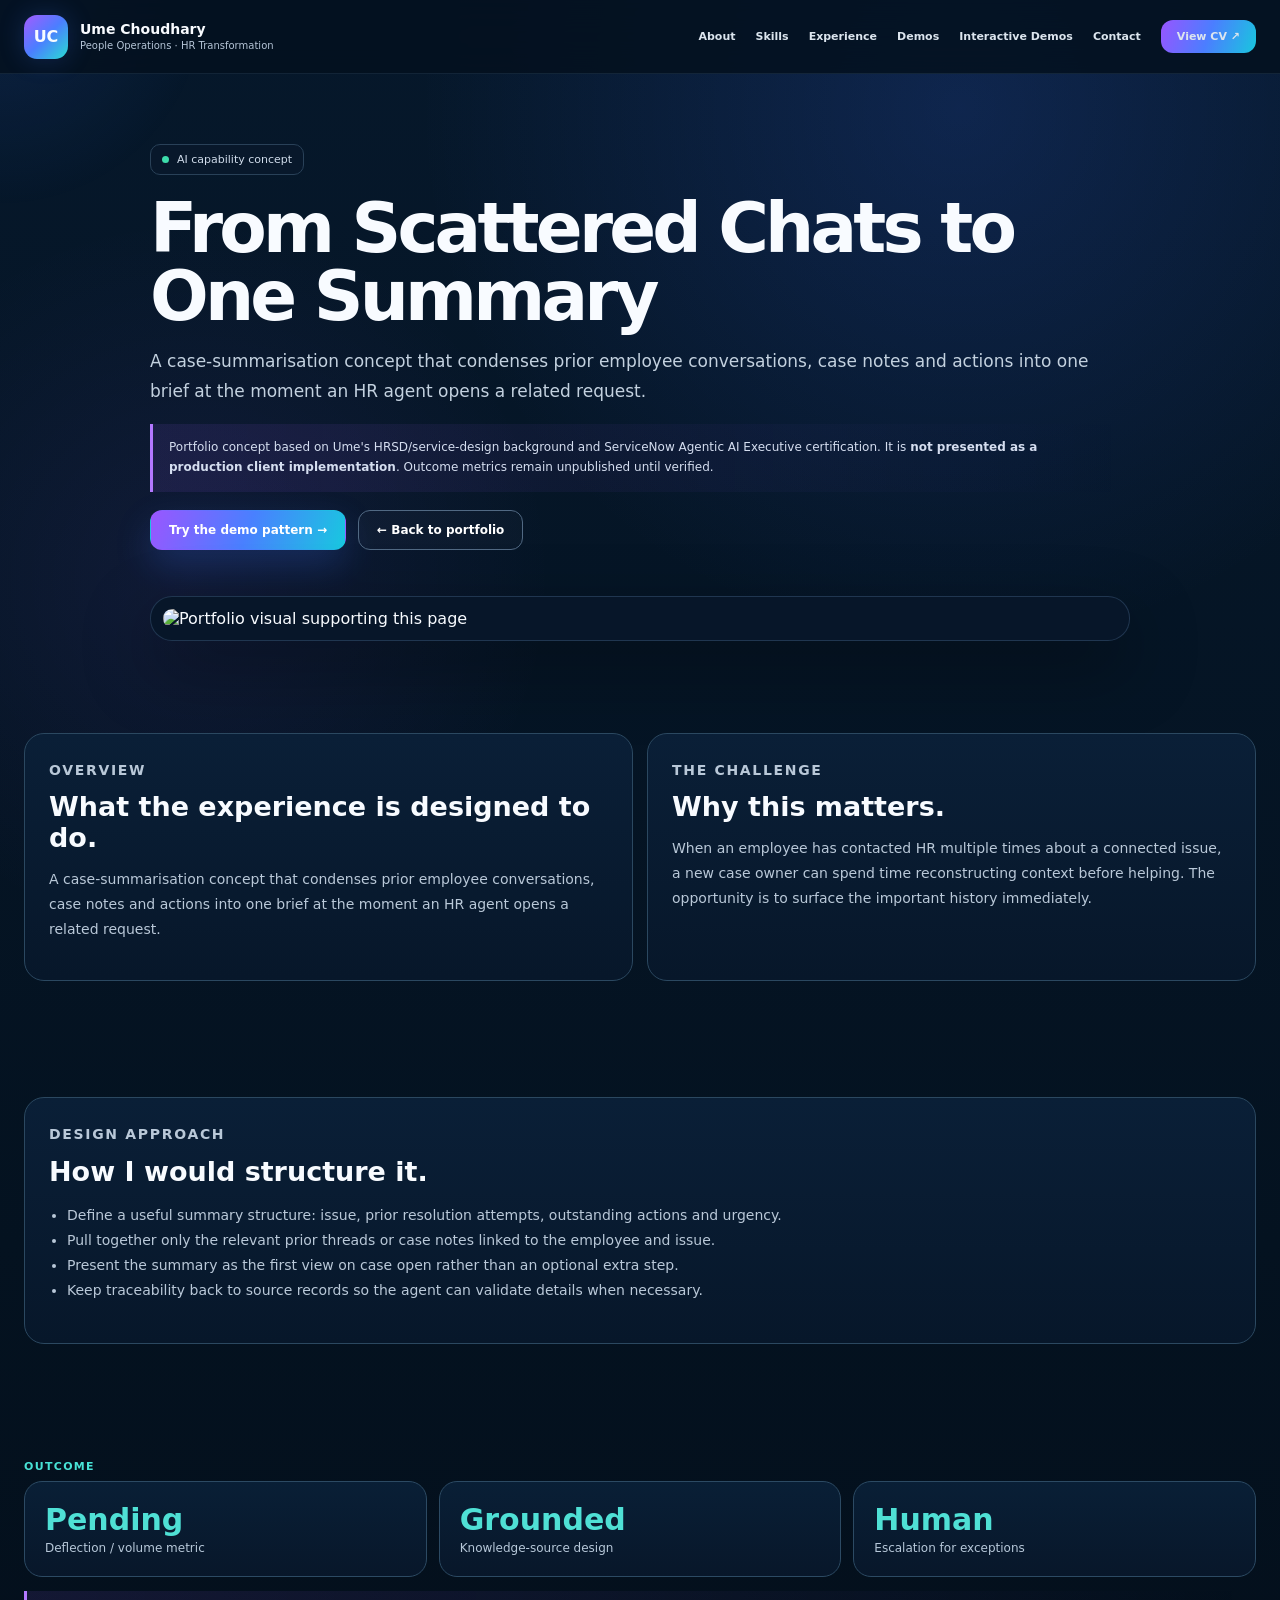
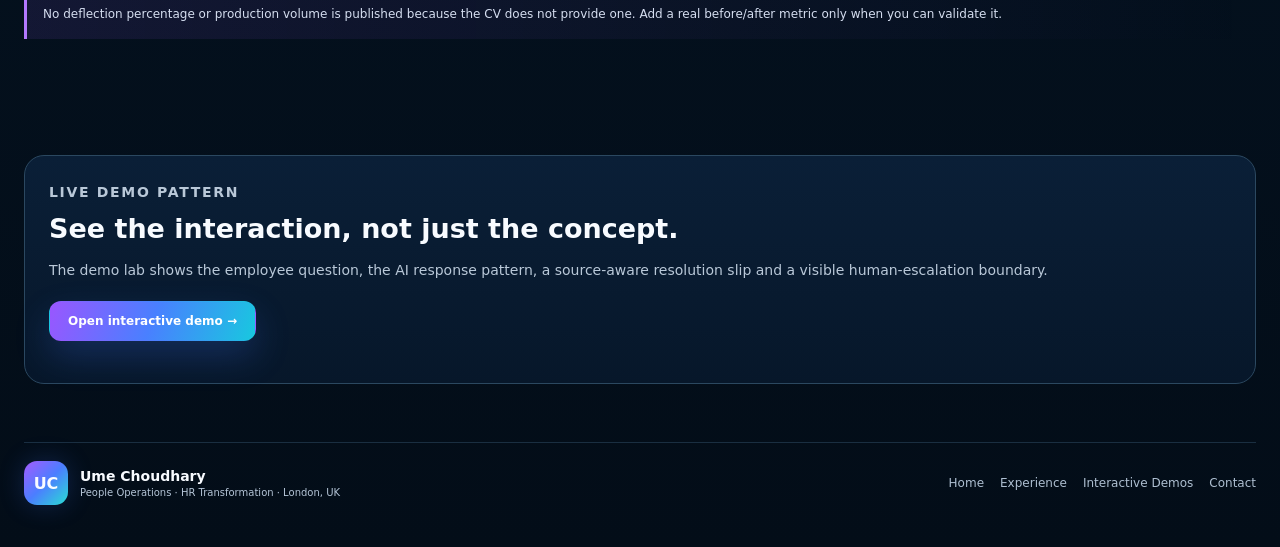
==== commit 5e30dc76: "Add files via upload" ====
--- a/ai-case-summarisation.html
+++ b/ai-case-summarisation.html
@@ -1,2 +1,3 @@
 <!DOCTYPE html>
-<html lang="en"><head><meta charset="utf-8"/><meta content="width=device-width,initial-scale=1" name="viewport"/><title>From Scattered Chats to One Summary | Ume Choudhary</title><link href="assets/favicon.svg" rel="icon" type="image/svg+xml"/><link href="styles.css" rel="stylesheet"/></head><body><div class="mouse-glow" id="mouseGlow"></div><header><a class="brand" href="index.html"><span class="brandmark">UC</span><span><b>Ume Choudhary</b><small>People Operations · HR Transformation</small></span></a><button class="menubtn" id="menuBtn">Menu</button><nav id="nav"><a href="index.html#about">About</a><a href="index.html#skills">Skills</a><a href="index.html#experience">Experience</a><a href="index.html#live-demos">Demos</a><a href="interactive-demos.html">Interactive Demos</a><a href="index.html#contact">Contact</a><a class="navcv" href="Ume_Choudhary_Resume.pdf" target="_blank">View CV ↗</a></nav></header><main><section class="page-hero shell reveal"><div><span class="status-chip">AI capability concept</span><h1>From Scattered Chats to One Summary</h1><p>A case-summarisation concept that condenses prior employee conversations, case notes and actions into one brief at the moment an HR agent opens a related request.</p><div class="concept-note">Portfolio concept based on Ume's HRSD/service-design background and ServiceNow Agentic AI Executive certification. It is <b>not presented as a production client implementation</b>. Outcome metrics remain unpublished until verified.</div><div class="actions"><a class="btn primary" href="interactive-demos.html#summarisation">Try the demo pattern →</a><a class="btn" href="index.html#live-demos">← Back to portfolio</a></div></div></section><section class="section shell"><div class="detail-grid"><article class="detail-card reveal"><p class="kicker">OVERVIEW</p><h2>What the experience is designed to do.</h2><p>A case-summarisation concept that condenses prior employee conversations, case notes and actions into one brief at the moment an HR agent opens a related request.</p></article><article class="detail-card reveal"><p class="kicker">THE CHALLENGE</p><h2>Why this matters.</h2><p>When an employee has contacted HR multiple times about a connected issue, a new case owner can spend time reconstructing context before helping. The opportunity is to surface the important history immediately.</p></article></div></section><section class="section shell"><article class="detail-card reveal"><p class="kicker">DESIGN APPROACH</p><h2>How I would structure it.</h2><ul><li>Define a useful summary structure: issue, prior resolution attempts, outstanding actions and urgency.</li><li>Pull together only the relevant prior threads or case notes linked to the employee and issue.</li><li>Present the summary as the first view on case open rather than an optional extra step.</li><li>Keep traceability back to source records so the agent can validate details when necessary.</li></ul></article></section><section class="section shell"><p class="kicker">OUTCOME</p><div class="outcome-band reveal"><div><b>Pending</b><span>Deflection / volume metric</span></div><div><b>Grounded</b><span>Knowledge-source design</span></div><div><b>Human</b><span>Escalation for exceptions</span></div></div><div class="concept-note" style="margin-top:14px">No deflection percentage or production volume is published because the CV does not provide one. Add a real before/after metric only when you can validate it. </div></section><section class="section shell"><div class="detail-card reveal"><p class="kicker">LIVE DEMO PATTERN</p><h2>See the interaction, not just the concept.</h2><p>The demo lab shows the employee question, the AI response pattern, a source-aware resolution slip and a visible human-escalation boundary.</p><div class="actions"><a class="btn primary" href="interactive-demos.html#summarisation">Open interactive demo →</a></div></div></section></main><footer class="shell"><div class="brand"><span class="brandmark">UC</span><span><b>Ume Choudhary</b><small>People Operations · HR Transformation · London, UK</small></span></div><div><a href="index.html">Home</a><a href="index.html#experience">Experience</a><a href="interactive-demos.html">Interactive Demos</a><a href="index.html#contact">Contact</a></div></footer><script src="script.js"></script></body></html>+
+<html lang="en"><head><meta charset="utf-8"/><meta content="width=device-width,initial-scale=1" name="viewport"/><title>From Scattered Chats to One Summary | Ume Choudhary</title><link href="assets/favicon.svg" rel="icon" type="image/svg+xml"/><link href="styles.css" rel="stylesheet"/></head><body><div class="mouse-glow" id="mouseGlow"></div><header><a class="brand" href="index.html"><span class="brandmark">UC</span><span><b>Ume Choudhary</b><small>People Operations · HR Transformation</small></span></a><button class="menubtn" id="menuBtn">Menu</button><nav id="nav"><a href="index.html#about">About</a><a href="index.html#skills">Skills</a><a href="index.html#experience">Experience</a><a href="index.html#live-demos">Demos</a><a href="interactive-demos.html">Interactive Demos</a><a href="index.html#contact">Contact</a><a class="navcv" href="Ume_Choudhary_Resume.pdf" target="_blank">View CV ↗</a></nav></header><main><section class="page-hero shell reveal"><div><span class="status-chip">AI capability concept</span><h1>From Scattered Chats to One Summary</h1><p>A case-summarisation concept that condenses prior employee conversations, case notes and actions into one brief at the moment an HR agent opens a related request.</p><div class="concept-note">Portfolio concept based on Ume's HRSD/service-design background and ServiceNow Agentic AI Executive certification. It is <b>not presented as a production client implementation</b>. Outcome metrics remain unpublished until verified.</div><div class="actions"><a class="btn primary" href="interactive-demos.html#summarisation">Try the demo pattern →</a><a class="btn" href="index.html#live-demos">← Back to portfolio</a></div></div><div class="page-safe-visual"><img alt="Portfolio visual supporting this page" src="assets/ai-chat-safe.jpg"/></div></section><section class="section shell"><div class="detail-grid"><article class="detail-card reveal"><p class="kicker">OVERVIEW</p><h2>What the experience is designed to do.</h2><p>A case-summarisation concept that condenses prior employee conversations, case notes and actions into one brief at the moment an HR agent opens a related request.</p></article><article class="detail-card reveal"><p class="kicker">THE CHALLENGE</p><h2>Why this matters.</h2><p>When an employee has contacted HR multiple times about a connected issue, a new case owner can spend time reconstructing context before helping. The opportunity is to surface the important history immediately.</p></article></div></section><section class="section shell"><article class="detail-card reveal"><p class="kicker">DESIGN APPROACH</p><h2>How I would structure it.</h2><ul><li>Define a useful summary structure: issue, prior resolution attempts, outstanding actions and urgency.</li><li>Pull together only the relevant prior threads or case notes linked to the employee and issue.</li><li>Present the summary as the first view on case open rather than an optional extra step.</li><li>Keep traceability back to source records so the agent can validate details when necessary.</li></ul></article></section><section class="section shell"><p class="kicker">OUTCOME</p><div class="outcome-band reveal"><div><b>Pending</b><span>Deflection / volume metric</span></div><div><b>Grounded</b><span>Knowledge-source design</span></div><div><b>Human</b><span>Escalation for exceptions</span></div></div><div class="concept-note" style="margin-top:14px">No deflection percentage or production volume is published because the CV does not provide one. Add a real before/after metric only when you can validate it. </div></section><section class="section shell"><div class="detail-card reveal"><p class="kicker">LIVE DEMO PATTERN</p><h2>See the interaction, not just the concept.</h2><p>The demo lab shows the employee question, the AI response pattern, a source-aware resolution slip and a visible human-escalation boundary.</p><div class="actions"><a class="btn primary" href="interactive-demos.html#summarisation">Open interactive demo →</a></div></div></section></main><footer class="shell"><div class="brand"><span class="brandmark">UC</span><span><b>Ume Choudhary</b><small>People Operations · HR Transformation · London, UK</small></span></div><div><a href="index.html">Home</a><a href="index.html#experience">Experience</a><a href="interactive-demos.html">Interactive Demos</a><a href="index.html#contact">Contact</a></div></footer><script src="script.js"></script></body></html>
--- a/styles.css
+++ b/styles.css
@@ -132,3 +132,4 @@
 @media(max-width:560px){
   .capability-grid,.global-programme-summary{grid-template-columns:1fr}
 }
+\n\n/* Selective image restoration v6 */\n.capability-visual{margin-bottom:18px;padding:8px;border:1px solid rgba(100,142,186,.25);border-radius:18px;background:#061525;overflow:hidden}\n.capability-visual img{display:block;width:100%;height:auto;object-fit:contain;border-radius:14px}\n.capability-hero{min-height:auto!important;justify-content:flex-start!important}\n.demo-visual-safe{margin-top:18px;padding:8px;border:1px solid rgba(100,142,186,.25);border-radius:14px;background:#061525;overflow:hidden}\n.demo-visual-safe img{display:block!important;position:static!important;width:100%!important;height:155px!important;max-height:155px!important;object-fit:cover!important;object-position:center!important;margin:0!important;padding:0!important;border:0!important;border-radius:10px!important;opacity:1!important}\n.demo-card{overflow:hidden!important}\n.page-safe-visual{padding:10px;border:1px solid rgba(100,142,186,.25);border-radius:20px;background:#061525}\n.page-safe-visual img{display:block!important;width:100%!important;height:auto!important;max-height:360px!important;object-fit:contain!important;object-position:center!important;margin:0!important;padding:0!important;border:0!important;border-radius:14px!important;background:transparent!important}\n.contact-safe-visual{margin:8px 0 16px;padding:8px;border:1px solid rgba(100,142,186,.24);border-radius:16px;background:#061525}\n.contact-safe-visual img{display:block;width:100%;height:auto;max-height:230px;object-fit:contain;border-radius:12px}\n.demo-map-safe{display:block;width:100%;height:auto;max-height:390px;object-fit:contain;border-radius:16px;background:#071629;padding:10px;border:1px solid var(--line);margin:14px 0}\n@media(max-width:820px){.demo-visual-safe img{height:180px!important;max-height:180px!important}.page-safe-visual img{max-height:300px!important}}\n@media(max-width:560px){.demo-visual-safe img{height:150px!important;max-height:150px!important}.contact-safe-visual img{max-height:190px}}\n
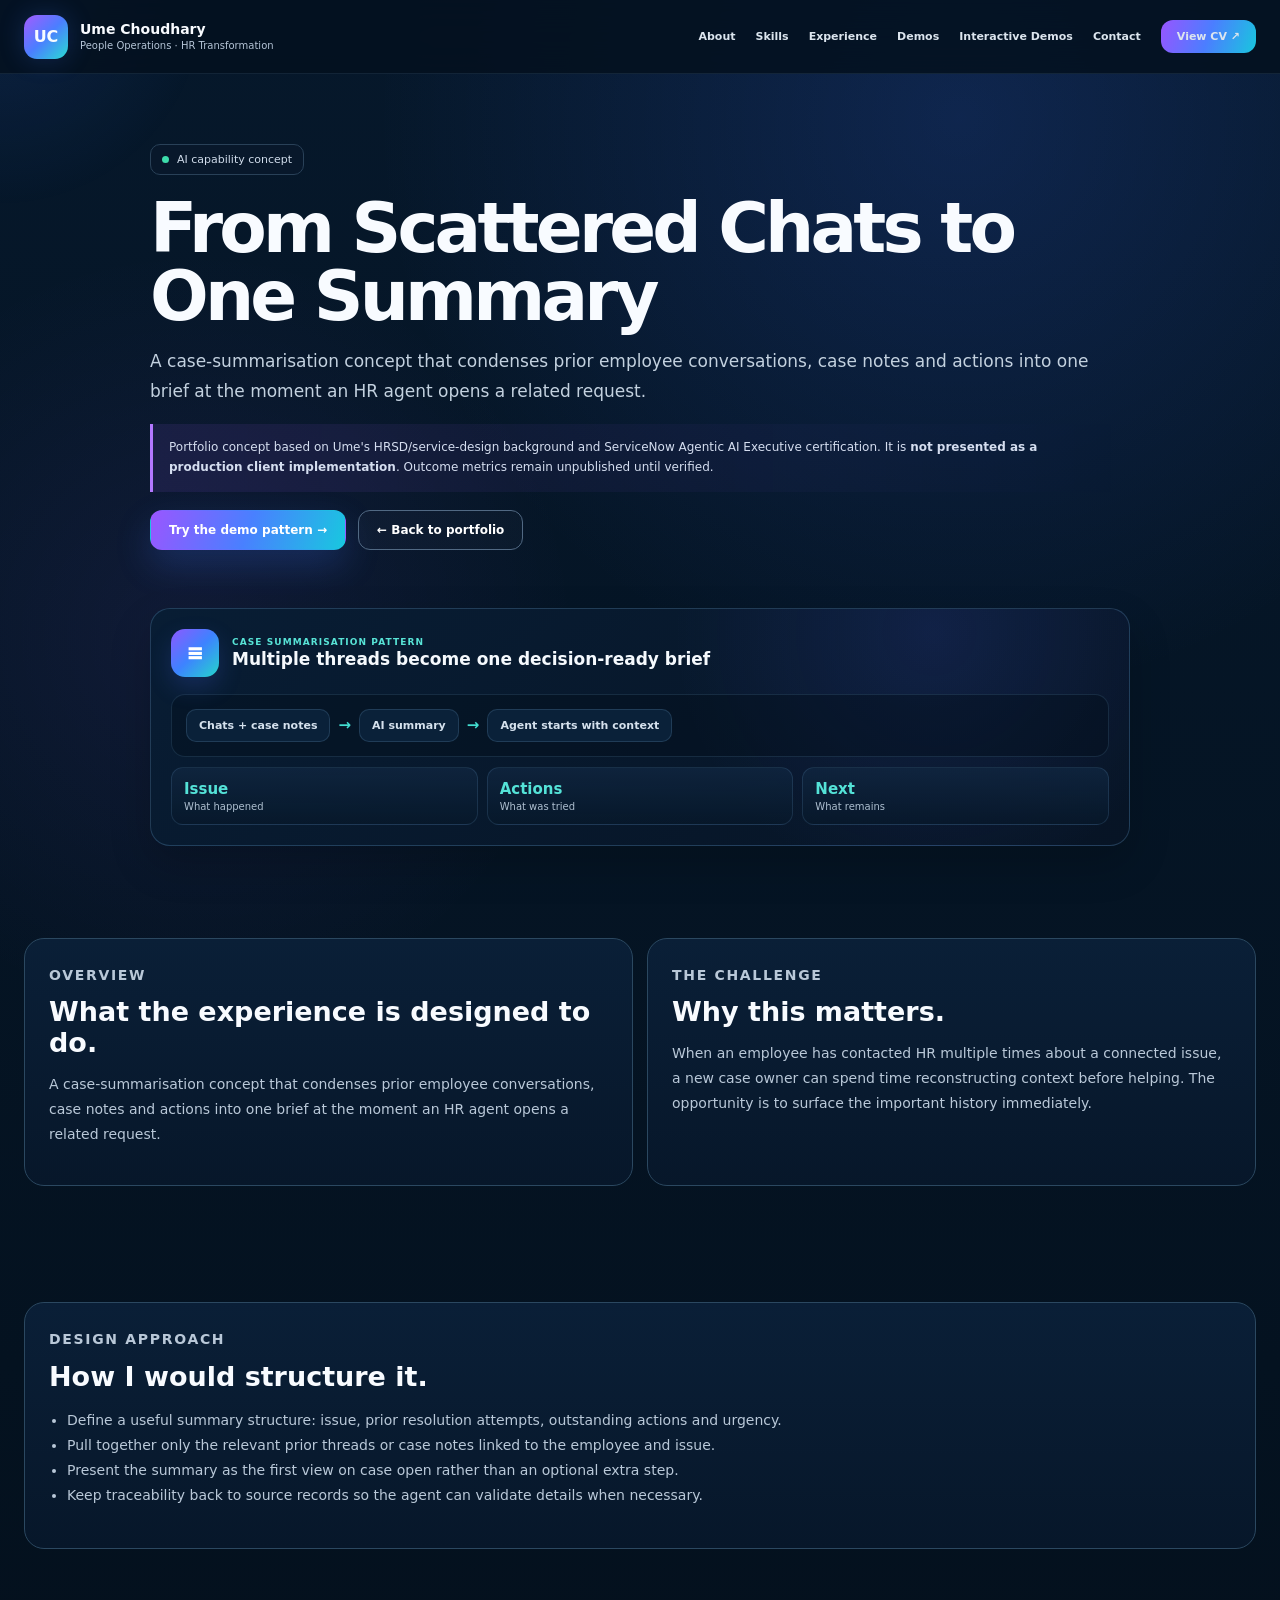
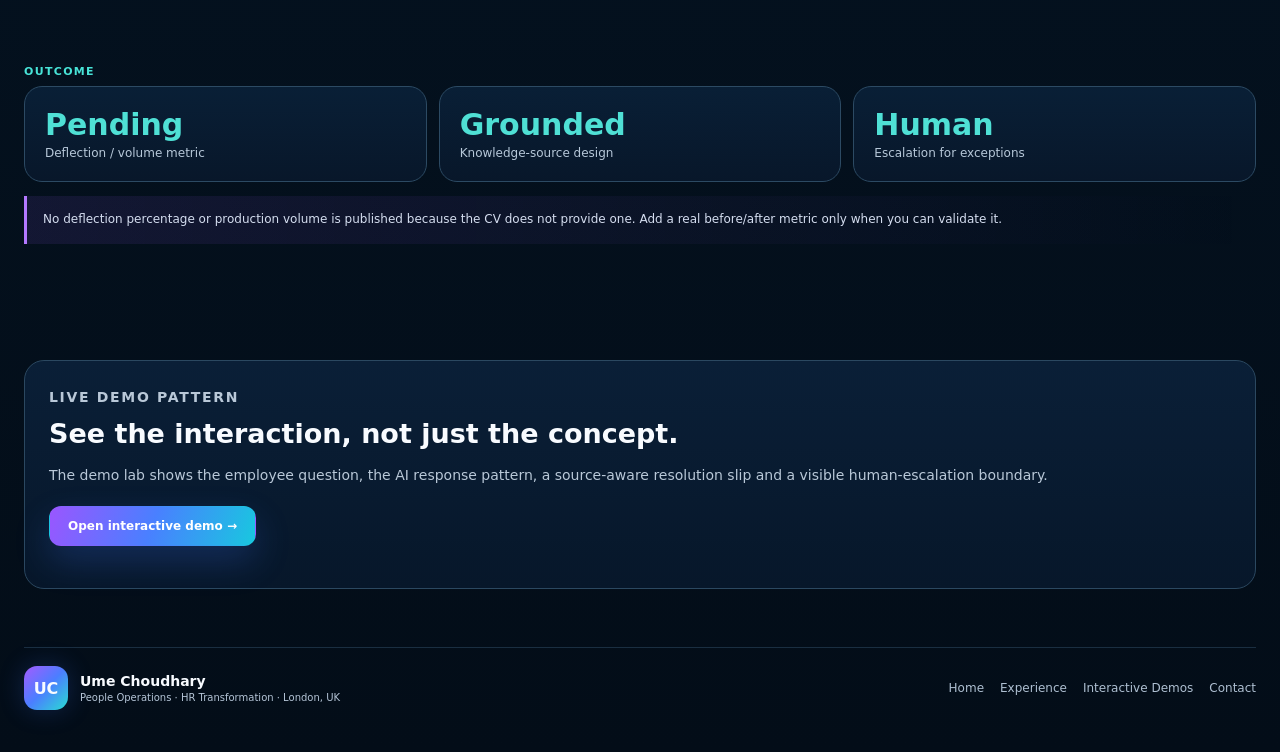
==== commit 6e3d365d: "Add files via upload" ====
--- a/ai-case-summarisation.html
+++ b/ai-case-summarisation.html
@@ -1,3 +1,3 @@
 <!DOCTYPE html>
 
-<html lang="en"><head><meta charset="utf-8"/><meta content="width=device-width,initial-scale=1" name="viewport"/><title>From Scattered Chats to One Summary | Ume Choudhary</title><link href="assets/favicon.svg" rel="icon" type="image/svg+xml"/><link href="styles.css" rel="stylesheet"/></head><body><div class="mouse-glow" id="mouseGlow"></div><header><a class="brand" href="index.html"><span class="brandmark">UC</span><span><b>Ume Choudhary</b><small>People Operations · HR Transformation</small></span></a><button class="menubtn" id="menuBtn">Menu</button><nav id="nav"><a href="index.html#about">About</a><a href="index.html#skills">Skills</a><a href="index.html#experience">Experience</a><a href="index.html#live-demos">Demos</a><a href="interactive-demos.html">Interactive Demos</a><a href="index.html#contact">Contact</a><a class="navcv" href="Ume_Choudhary_Resume.pdf" target="_blank">View CV ↗</a></nav></header><main><section class="page-hero shell reveal"><div><span class="status-chip">AI capability concept</span><h1>From Scattered Chats to One Summary</h1><p>A case-summarisation concept that condenses prior employee conversations, case notes and actions into one brief at the moment an HR agent opens a related request.</p><div class="concept-note">Portfolio concept based on Ume's HRSD/service-design background and ServiceNow Agentic AI Executive certification. It is <b>not presented as a production client implementation</b>. Outcome metrics remain unpublished until verified.</div><div class="actions"><a class="btn primary" href="interactive-demos.html#summarisation">Try the demo pattern →</a><a class="btn" href="index.html#live-demos">← Back to portfolio</a></div></div><div class="page-safe-visual"><img alt="Portfolio visual supporting this page" src="assets/ai-chat-safe.jpg"/></div></section><section class="section shell"><div class="detail-grid"><article class="detail-card reveal"><p class="kicker">OVERVIEW</p><h2>What the experience is designed to do.</h2><p>A case-summarisation concept that condenses prior employee conversations, case notes and actions into one brief at the moment an HR agent opens a related request.</p></article><article class="detail-card reveal"><p class="kicker">THE CHALLENGE</p><h2>Why this matters.</h2><p>When an employee has contacted HR multiple times about a connected issue, a new case owner can spend time reconstructing context before helping. The opportunity is to surface the important history immediately.</p></article></div></section><section class="section shell"><article class="detail-card reveal"><p class="kicker">DESIGN APPROACH</p><h2>How I would structure it.</h2><ul><li>Define a useful summary structure: issue, prior resolution attempts, outstanding actions and urgency.</li><li>Pull together only the relevant prior threads or case notes linked to the employee and issue.</li><li>Present the summary as the first view on case open rather than an optional extra step.</li><li>Keep traceability back to source records so the agent can validate details when necessary.</li></ul></article></section><section class="section shell"><p class="kicker">OUTCOME</p><div class="outcome-band reveal"><div><b>Pending</b><span>Deflection / volume metric</span></div><div><b>Grounded</b><span>Knowledge-source design</span></div><div><b>Human</b><span>Escalation for exceptions</span></div></div><div class="concept-note" style="margin-top:14px">No deflection percentage or production volume is published because the CV does not provide one. Add a real before/after metric only when you can validate it. </div></section><section class="section shell"><div class="detail-card reveal"><p class="kicker">LIVE DEMO PATTERN</p><h2>See the interaction, not just the concept.</h2><p>The demo lab shows the employee question, the AI response pattern, a source-aware resolution slip and a visible human-escalation boundary.</p><div class="actions"><a class="btn primary" href="interactive-demos.html#summarisation">Open interactive demo →</a></div></div></section></main><footer class="shell"><div class="brand"><span class="brandmark">UC</span><span><b>Ume Choudhary</b><small>People Operations · HR Transformation · London, UK</small></span></div><div><a href="index.html">Home</a><a href="index.html#experience">Experience</a><a href="interactive-demos.html">Interactive Demos</a><a href="index.html#contact">Contact</a></div></footer><script src="script.js"></script></body></html>+<html lang="en"><head><meta charset="utf-8"/><meta content="width=device-width,initial-scale=1" name="viewport"/><title>From Scattered Chats to One Summary | Ume Choudhary</title><link href="assets/favicon.svg" rel="icon" type="image/svg+xml"/><link href="styles.css" rel="stylesheet"/></head><body><div class="mouse-glow" id="mouseGlow"></div><header><a class="brand" href="index.html"><span class="brandmark">UC</span><span><b>Ume Choudhary</b><small>People Operations · HR Transformation</small></span></a><button class="menubtn" id="menuBtn">Menu</button><nav id="nav"><a href="index.html#about">About</a><a href="index.html#skills">Skills</a><a href="index.html#experience">Experience</a><a href="index.html#live-demos">Demos</a><a href="interactive-demos.html">Interactive Demos</a><a href="index.html#contact">Contact</a><a class="navcv" href="Ume_Choudhary_Resume.pdf" target="_blank">View CV ↗</a></nav></header><main><section class="page-hero shell reveal"><div><span class="status-chip">AI capability concept</span><h1>From Scattered Chats to One Summary</h1><p>A case-summarisation concept that condenses prior employee conversations, case notes and actions into one brief at the moment an HR agent opens a related request.</p><div class="concept-note">Portfolio concept based on Ume's HRSD/service-design background and ServiceNow Agentic AI Executive certification. It is <b>not presented as a production client implementation</b>. Outcome metrics remain unpublished until verified.</div><div class="actions"><a class="btn primary" href="interactive-demos.html#summarisation">Try the demo pattern →</a><a class="btn" href="index.html#live-demos">← Back to portfolio</a></div></div><div class="page-concept-visual"><div class="concept-visual-head"><div class="concept-visual-icon">≡</div><div><span class="concept-visual-kicker">CASE SUMMARISATION PATTERN</span><strong>Multiple threads become one decision-ready brief</strong></div></div><div class="concept-flow"><span>Chats + case notes</span><i>→</i><span>AI summary</span><i>→</i><span>Agent starts with context</span></div><div class="concept-stat-grid"><div class="concept-stat"><b>Issue</b><span>What happened</span></div><div class="concept-stat"><b>Actions</b><span>What was tried</span></div><div class="concept-stat"><b>Next</b><span>What remains</span></div></div></div></section><section class="section shell"><div class="detail-grid"><article class="detail-card reveal"><p class="kicker">OVERVIEW</p><h2>What the experience is designed to do.</h2><p>A case-summarisation concept that condenses prior employee conversations, case notes and actions into one brief at the moment an HR agent opens a related request.</p></article><article class="detail-card reveal"><p class="kicker">THE CHALLENGE</p><h2>Why this matters.</h2><p>When an employee has contacted HR multiple times about a connected issue, a new case owner can spend time reconstructing context before helping. The opportunity is to surface the important history immediately.</p></article></div></section><section class="section shell"><article class="detail-card reveal"><p class="kicker">DESIGN APPROACH</p><h2>How I would structure it.</h2><ul><li>Define a useful summary structure: issue, prior resolution attempts, outstanding actions and urgency.</li><li>Pull together only the relevant prior threads or case notes linked to the employee and issue.</li><li>Present the summary as the first view on case open rather than an optional extra step.</li><li>Keep traceability back to source records so the agent can validate details when necessary.</li></ul></article></section><section class="section shell"><p class="kicker">OUTCOME</p><div class="outcome-band reveal"><div><b>Pending</b><span>Deflection / volume metric</span></div><div><b>Grounded</b><span>Knowledge-source design</span></div><div><b>Human</b><span>Escalation for exceptions</span></div></div><div class="concept-note" style="margin-top:14px">No deflection percentage or production volume is published because the CV does not provide one. Add a real before/after metric only when you can validate it. </div></section><section class="section shell"><div class="detail-card reveal"><p class="kicker">LIVE DEMO PATTERN</p><h2>See the interaction, not just the concept.</h2><p>The demo lab shows the employee question, the AI response pattern, a source-aware resolution slip and a visible human-escalation boundary.</p><div class="actions"><a class="btn primary" href="interactive-demos.html#summarisation">Open interactive demo →</a></div></div></section></main><footer class="shell"><div class="brand"><span class="brandmark">UC</span><span><b>Ume Choudhary</b><small>People Operations · HR Transformation · London, UK</small></span></div><div><a href="index.html">Home</a><a href="index.html#experience">Experience</a><a href="interactive-demos.html">Interactive Demos</a><a href="index.html#contact">Contact</a></div></footer><script src="script.js"></script></body></html>
--- a/styles.css
+++ b/styles.css
@@ -132,4 +132,79 @@
 @media(max-width:560px){
   .capability-grid,.global-programme-summary{grid-template-columns:1fr}
 }
-\n\n/* Selective image restoration v6 */\n.capability-visual{margin-bottom:18px;padding:8px;border:1px solid rgba(100,142,186,.25);border-radius:18px;background:#061525;overflow:hidden}\n.capability-visual img{display:block;width:100%;height:auto;object-fit:contain;border-radius:14px}\n.capability-hero{min-height:auto!important;justify-content:flex-start!important}\n.demo-visual-safe{margin-top:18px;padding:8px;border:1px solid rgba(100,142,186,.25);border-radius:14px;background:#061525;overflow:hidden}\n.demo-visual-safe img{display:block!important;position:static!important;width:100%!important;height:155px!important;max-height:155px!important;object-fit:cover!important;object-position:center!important;margin:0!important;padding:0!important;border:0!important;border-radius:10px!important;opacity:1!important}\n.demo-card{overflow:hidden!important}\n.page-safe-visual{padding:10px;border:1px solid rgba(100,142,186,.25);border-radius:20px;background:#061525}\n.page-safe-visual img{display:block!important;width:100%!important;height:auto!important;max-height:360px!important;object-fit:contain!important;object-position:center!important;margin:0!important;padding:0!important;border:0!important;border-radius:14px!important;background:transparent!important}\n.contact-safe-visual{margin:8px 0 16px;padding:8px;border:1px solid rgba(100,142,186,.24);border-radius:16px;background:#061525}\n.contact-safe-visual img{display:block;width:100%;height:auto;max-height:230px;object-fit:contain;border-radius:12px}\n.demo-map-safe{display:block;width:100%;height:auto;max-height:390px;object-fit:contain;border-radius:16px;background:#071629;padding:10px;border:1px solid var(--line);margin:14px 0}\n@media(max-width:820px){.demo-visual-safe img{height:180px!important;max-height:180px!important}.page-safe-visual img{max-height:300px!important}}\n@media(max-width:560px){.demo-visual-safe img{height:150px!important;max-height:150px!important}.contact-safe-visual img{max-height:190px}}\n+\n\n/* Selective image restoration v6 */\n.capability-visual{margin-bottom:18px;padding:8px;border:1px solid rgba(100,142,186,.25);border-radius:18px;background:#061525;overflow:hidden}\n.capability-visual img{display:block;width:100%;height:auto;object-fit:contain;border-radius:14px}\n.capability-hero{min-height:auto!important;justify-content:flex-start!important}\n.demo-visual-safe{margin-top:18px;padding:8px;border:1px solid rgba(100,142,186,.25);border-radius:14px;background:#061525;overflow:hidden}\n.demo-visual-safe img{display:block!important;position:static!important;width:100%!important;height:155px!important;max-height:155px!important;object-fit:cover!important;object-position:center!important;margin:0!important;padding:0!important;border:0!important;border-radius:10px!important;opacity:1!important}\n.demo-card{overflow:hidden!important}\n.page-safe-visual{padding:10px;border:1px solid rgba(100,142,186,.25);border-radius:20px;background:#061525}\n.page-safe-visual img{display:block!important;width:100%!important;height:auto!important;max-height:360px!important;object-fit:contain!important;object-position:center!important;margin:0!important;padding:0!important;border:0!important;border-radius:14px!important;background:transparent!important}\n.contact-safe-visual{margin:8px 0 16px;padding:8px;border:1px solid rgba(100,142,186,.24);border-radius:16px;background:#061525}\n.contact-safe-visual img{display:block;width:100%;height:auto;max-height:230px;object-fit:contain;border-radius:12px}\n.demo-map-safe{display:block;width:100%;height:auto;max-height:390px;object-fit:contain;border-radius:16px;background:#071629;padding:10px;border:1px solid var(--line);margin:14px 0}\n@media(max-width:820px){.demo-visual-safe img{height:180px!important;max-height:180px!important}.page-safe-visual img{max-height:300px!important}}\n@media(max-width:560px){.demo-visual-safe img{height:150px!important;max-height:150px!important}.contact-safe-visual img{max-height:190px}}\n
+
+/* v7 layout fixes: image-free live demo cards and native demo lab */
+#live-demos .demo-card{min-height:300px!important;display:flex!important;flex-direction:column!important;padding:24px!important;overflow:hidden!important}
+#live-demos .demo-card .btn{margin-top:auto!important;align-self:flex-start}
+#live-demos .demo-card .demo-stat{margin-bottom:18px}
+#live-demos .demo-native-accent{margin-top:18px;display:flex;align-items:center;justify-content:space-between;padding:13px 14px;border:1px solid rgba(105,148,185,.25);border-radius:13px;background:linear-gradient(90deg,rgba(255,255,255,.035),rgba(255,255,255,.012));position:relative;z-index:2}
+#live-demos .demo-native-icon{width:38px;height:38px;display:grid;place-items:center;border-radius:11px;background:linear-gradient(135deg,rgba(155,92,255,.28),rgba(35,217,208,.2));font-size:19px;font-weight:900}
+#live-demos .demo-native-label{font-size:10px;text-transform:uppercase;letter-spacing:.09em;color:#91a9bf;font-weight:900}
+
+.demo-lab-summary{display:grid;grid-template-columns:1fr 1fr;gap:10px;padding:16px;border:1px solid #2b4860;border-radius:20px;background:linear-gradient(180deg,#0a2038,#07172a);box-shadow:var(--shadow)}
+.demo-lab-summary-item{min-height:112px;padding:14px;border:1px solid rgba(91,136,173,.25);border-radius:14px;background:rgba(255,255,255,.025);display:flex;flex-direction:column;justify-content:center}
+.demo-lab-num{font-size:10px;color:#4ce0d4;font-weight:900;margin-bottom:8px}
+.demo-lab-summary-item b{font-size:14px;margin-bottom:4px}
+.demo-lab-summary-item small{font-size:10px;color:#9eb1c5;line-height:1.45}
+.region-board-native{display:grid;grid-template-columns:1fr 1fr;gap:10px;margin:14px 0}
+.region-cell{min-height:104px;padding:14px;border:1px solid #2b4860;border-radius:14px;background:linear-gradient(135deg,rgba(54,97,197,.13),rgba(27,198,188,.07));display:flex;flex-direction:column;justify-content:flex-end}
+.region-cell b{font-size:16px;margin-bottom:4px}
+.region-cell span{font-size:10px;color:#a9bdd0}
+
+/* v7 compact dashboard page */
+.dashboard-page-hero{padding:72px 0 28px;max-width:1120px;margin-left:auto;margin-right:auto}
+.dashboard-page-hero h1{font-size:clamp(48px,5vw,76px);line-height:1;letter-spacing:-.05em;margin:16px 0}
+.dashboard-page-hero p{max-width:900px;color:#b7c7d8;font-size:16px;line-height:1.7}
+.dashboard-hero-pills{display:flex;flex-wrap:wrap;gap:8px;margin-top:18px}.dashboard-hero-pills span{padding:8px 10px;border:1px solid #2b4860;border-radius:999px;background:#08192c;font-size:10px;color:#c4d3e2}
+.dashboard-card-grid{display:grid;grid-template-columns:1fr 1fr;gap:16px}
+.dashboard-compact-card{padding:24px;border:1px solid #2b4860;border-radius:20px;background:linear-gradient(180deg,#0a2038,#07172a);box-shadow:0 18px 40px rgba(0,0,0,.18)}
+.dashboard-wide-card{grid-column:1/-1}
+.dashboard-card-top{display:flex;justify-content:space-between;align-items:center;margin-bottom:10px}
+.dashboard-index{font-size:11px;color:#86a2bc;font-weight:900;letter-spacing:.12em}
+.dashboard-icon{width:46px;height:46px;border-radius:13px;display:grid;place-items:center;background:linear-gradient(135deg,rgba(155,92,255,.38),rgba(35,217,208,.26));font-size:20px}
+.dashboard-compact-card h2{font-size:25px;line-height:1.12;margin:5px 0 9px;letter-spacing:-.025em}
+.dashboard-one-liner{font-size:13px;line-height:1.65;color:#b6c7d8;margin:0 0 14px}
+.dashboard-mini-metrics{display:grid;grid-template-columns:repeat(3,1fr);gap:8px;margin:14px 0 16px}
+.dashboard-mini-metrics span{min-height:58px;padding:10px;border:1px solid rgba(91,136,173,.28);border-radius:12px;background:#07182a;font-size:10px;color:#9fb3c7;display:flex;flex-direction:column;justify-content:center}
+.dashboard-mini-metrics b{display:block;color:#fff;font-size:14px;margin-bottom:2px}
+.dashboard-wide-card .dashboard-mini-metrics{grid-template-columns:repeat(4,1fr)}
+.dashboard-two-col{display:grid;grid-template-columns:1fr 1fr;gap:12px}
+.dashboard-two-col>div{padding:13px;border:1px solid rgba(91,136,173,.22);border-radius:13px;background:rgba(255,255,255,.018)}
+.dashboard-two-col h3{font-size:12px;text-transform:uppercase;letter-spacing:.08em;color:#4de0d3;margin:0 0 8px}
+.dashboard-two-col ul{margin:0;padding-left:17px}
+.dashboard-two-col li{font-size:11px;line-height:1.55;color:#b2c3d4;margin:4px 0}
+.risk-pills span.g{border-color:rgba(61,215,166,.35)}.risk-pills span.a{border-color:rgba(240,191,70,.35)}.risk-pills span.r{border-color:rgba(232,91,114,.35)}
+.agile-visual.compact{height:70px;margin-top:14px}
+@media(max-width:900px){.dashboard-card-grid{grid-template-columns:1fr}.dashboard-wide-card{grid-column:auto}.dashboard-wide-card .dashboard-mini-metrics{grid-template-columns:1fr 1fr}.demo-lab-summary{grid-template-columns:1fr 1fr}}
+@media(max-width:560px){.dashboard-mini-metrics,.dashboard-wide-card .dashboard-mini-metrics,.dashboard-two-col,.demo-lab-summary,.region-board-native{grid-template-columns:1fr}.dashboard-compact-card{padding:18px}.dashboard-page-hero h1{font-size:42px}}
+
+/* v8: image-safe native visual replacements */
+.connect-signal{display:grid;grid-template-columns:repeat(4,1fr);gap:8px;margin:4px 0 20px;padding:12px;border:1px solid rgba(82,128,166,.28);border-radius:16px;background:linear-gradient(135deg,rgba(35,76,130,.13),rgba(35,197,181,.06))}
+.connect-signal-item{display:flex;align-items:center;gap:8px;min-width:0;padding:10px 9px;border:1px solid rgba(101,145,181,.16);border-radius:12px;background:rgba(5,20,36,.46);color:#cbd9e7;font-size:10px;font-weight:800}
+.connect-signal-icon{display:grid;place-items:center;flex:0 0 28px;width:28px;height:28px;border-radius:9px;background:linear-gradient(135deg,#7854df,#2c9edc);color:#fff;font-size:12px;box-shadow:0 7px 18px rgba(66,103,223,.18)}
+.connect-signal-item.process .connect-signal-icon{background:linear-gradient(135deg,#13a79d,#28d6c9)}
+.connect-signal-item.technology .connect-signal-icon{background:linear-gradient(135deg,#1f5eaf,#3e8dff)}
+.connect-signal-item.ai .connect-signal-icon{background:linear-gradient(135deg,#9a4ee6,#d35add)}
+
+.page-concept-visual{grid-column:1/-1;margin-top:12px;padding:20px;border:1px solid rgba(81,130,170,.35);border-radius:20px;background:radial-gradient(circle at 80% 10%,rgba(82,101,255,.13),transparent 32%),linear-gradient(145deg,#081d34,#071425);box-shadow:0 18px 42px rgba(0,0,0,.19)}
+.concept-visual-head{display:flex;align-items:center;gap:13px;margin-bottom:17px}
+.concept-visual-icon{display:grid;place-items:center;width:48px;height:48px;border-radius:14px;background:linear-gradient(135deg,#8d59ff,#3d83ff,#24d6cb);font-size:20px;font-weight:950;color:#fff;box-shadow:0 10px 24px rgba(73,111,255,.2)}
+.concept-visual-head>div:last-child{display:grid;gap:2px}
+.concept-visual-kicker{font-size:9px;letter-spacing:.12em;text-transform:uppercase;color:#58e4d7;font-weight:900}
+.concept-visual-head strong{font-size:17px;color:#f5f9fd}
+.concept-flow{display:flex;align-items:center;gap:8px;flex-wrap:wrap;padding:14px;border:1px solid rgba(84,129,166,.22);border-radius:14px;background:rgba(3,15,28,.42)}
+.concept-flow span{padding:9px 12px;border-radius:10px;border:1px solid rgba(102,148,185,.24);background:#0a2139;color:#d5e1ed;font-size:11px;font-weight:800}
+.concept-flow i{font-style:normal;color:#43dfd2;font-size:15px;font-weight:900}
+.concept-stat-grid{display:grid;grid-template-columns:repeat(3,1fr);gap:9px;margin-top:10px}
+.concept-stat{padding:12px;border:1px solid rgba(93,139,177,.21);border-radius:12px;background:linear-gradient(180deg,rgba(16,38,64,.82),rgba(7,24,42,.74))}
+.concept-stat b{display:block;font-size:15px;color:#54e2d7;margin-bottom:3px}
+.concept-stat span{display:block;color:#aebfd0;font-size:10px}
+/* Old image placeholders are intentionally hidden if cached markup survives */
+.contact-safe-visual,.page-safe-visual{display:none!important}
+@media(max-width:720px){
+  .connect-signal{grid-template-columns:1fr 1fr}
+  .concept-stat-grid{grid-template-columns:1fr}
+  .concept-flow{align-items:stretch}
+  .concept-flow span{flex:1 1 140px}
+}
